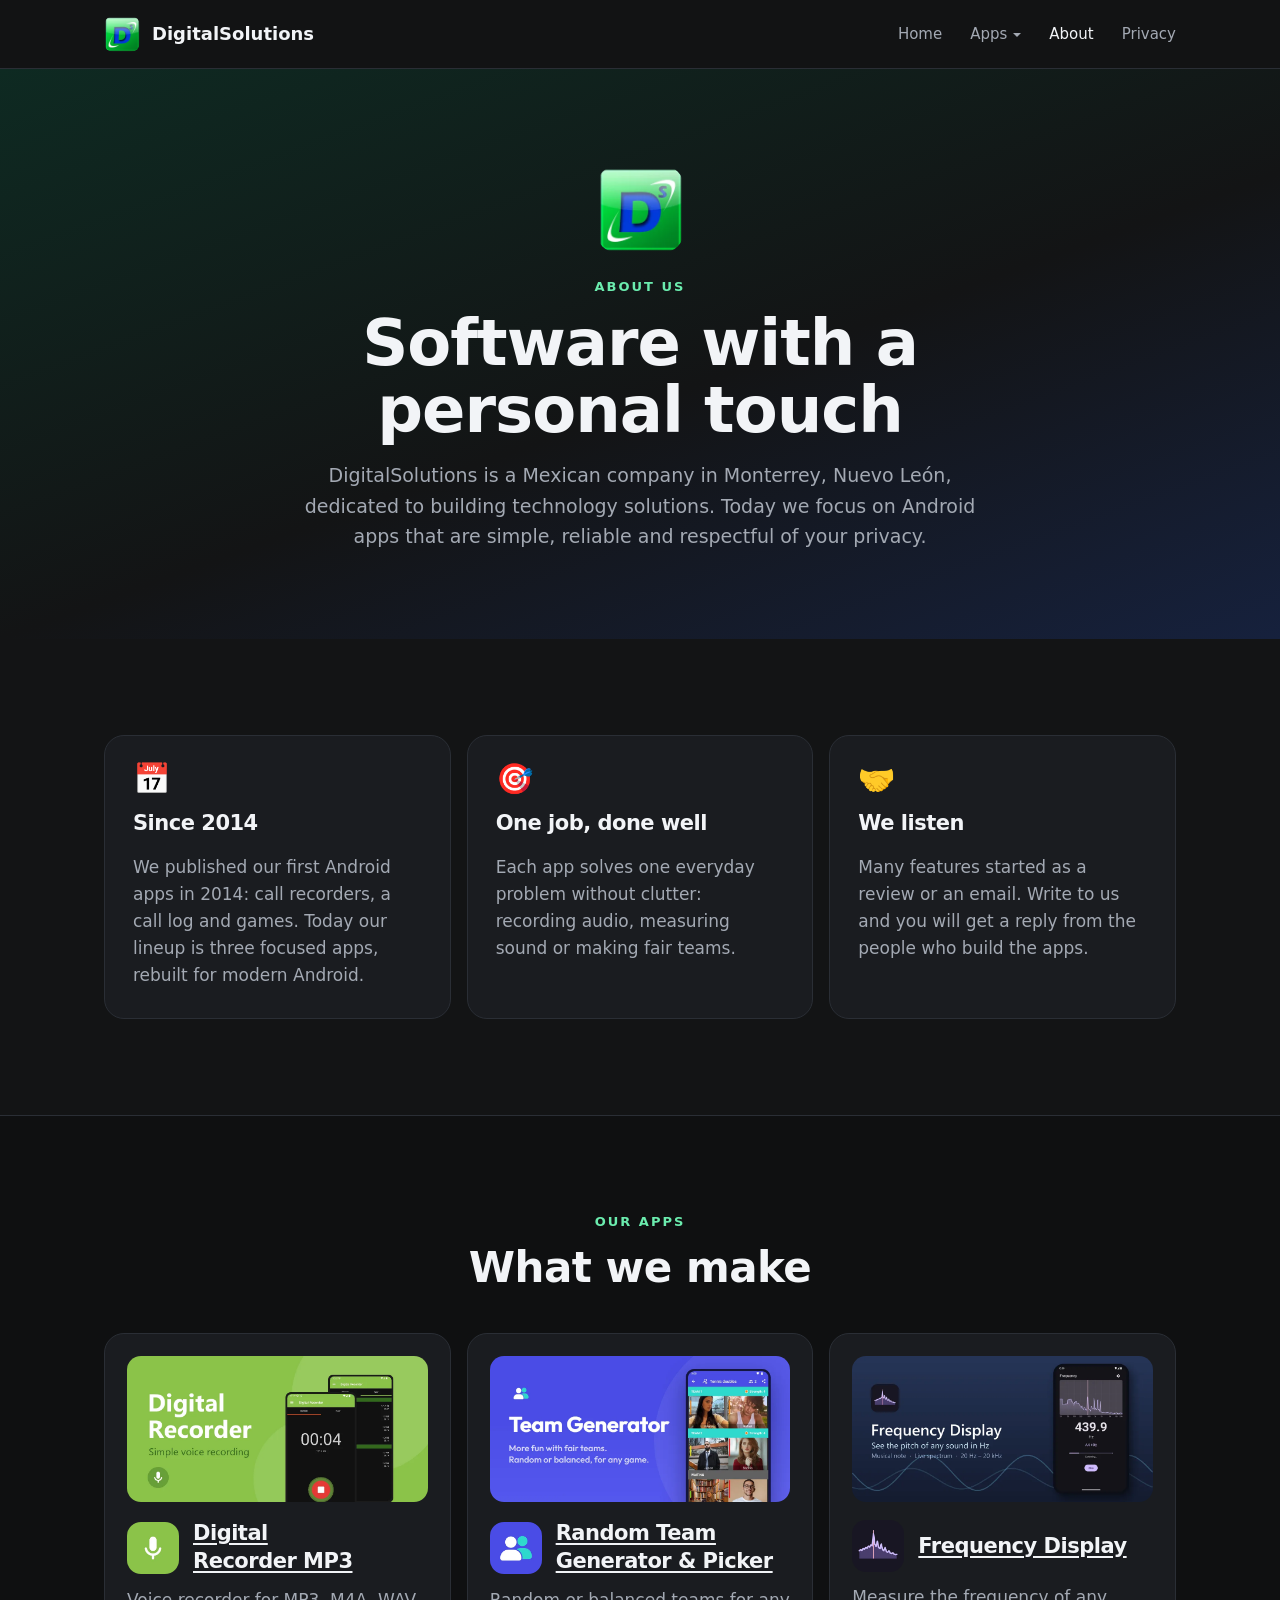
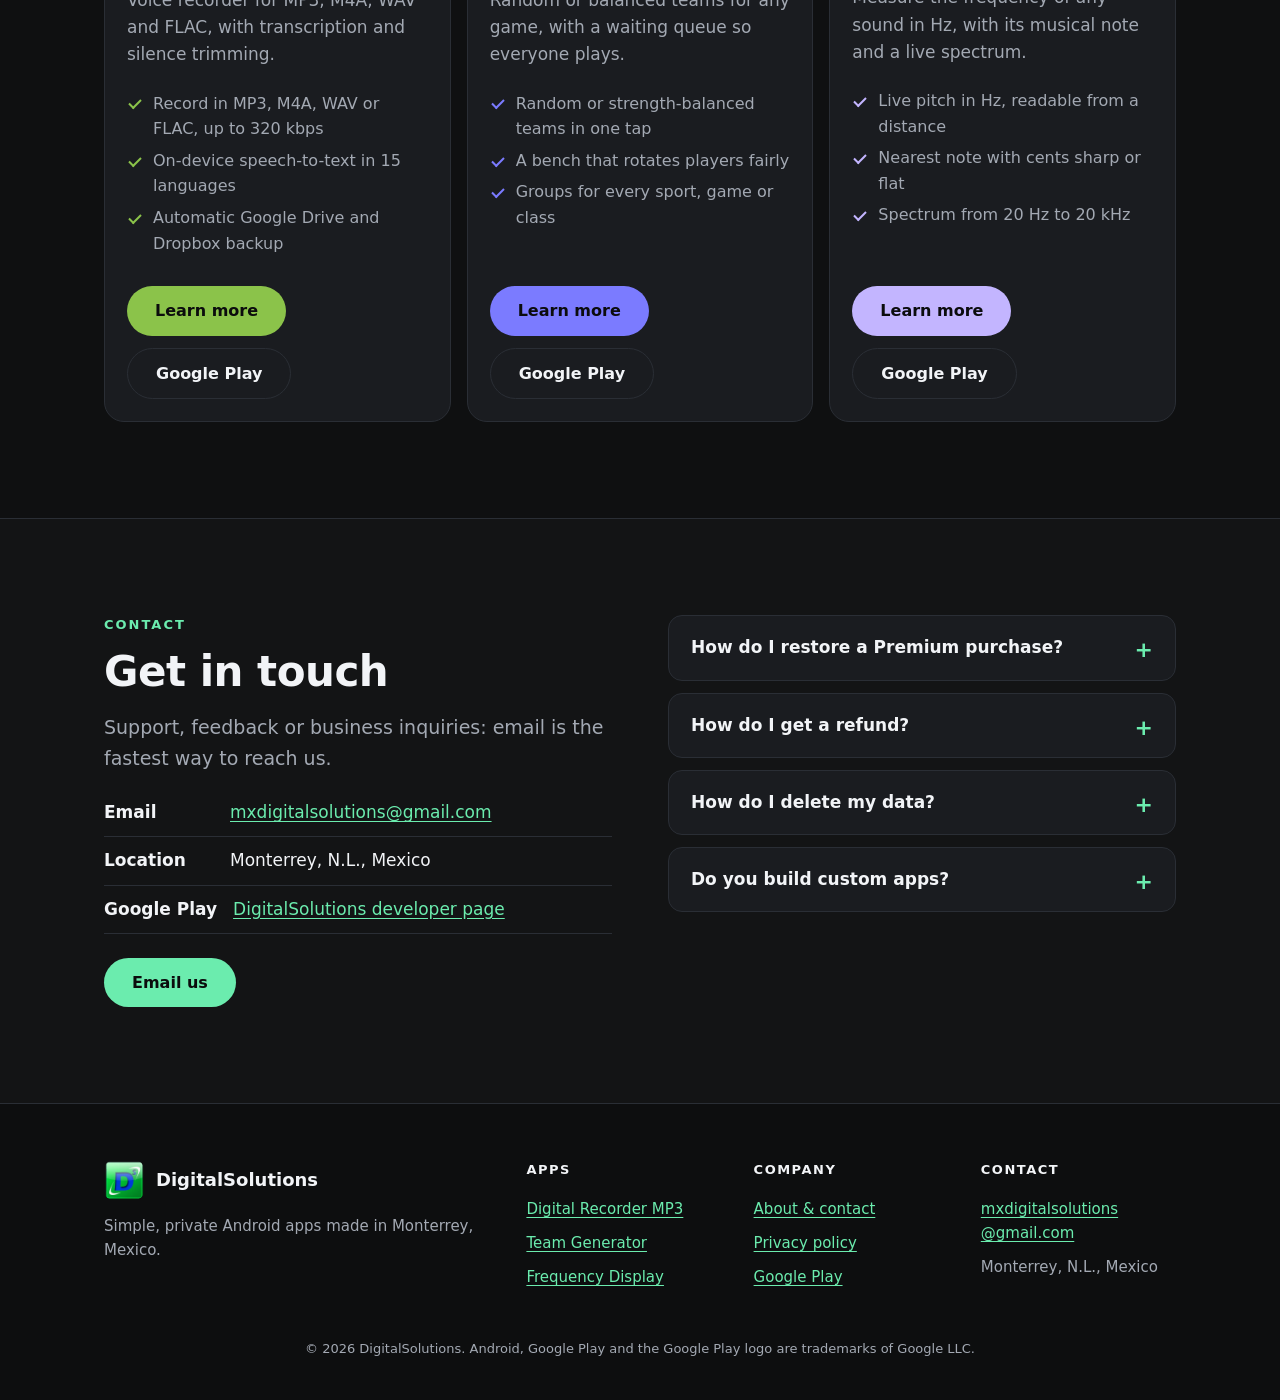
==== about/index.html @ 5008fe77 "Add about page" ====
<!doctype html>
<html lang="en">
<head>
<meta charset="utf-8">
<meta name="viewport" content="width=device-width, initial-scale=1">
<title>About &amp; contact · DigitalSolutions</title>
<meta name="description" content="DigitalSolutions is a software company in Monterrey, Mexico, making simple and private Android apps since 2014. Contact us by email.">
<link rel="canonical" href="https://digitalsolutionsmx.github.io/about/">
<meta property="og:type" content="website">
<meta property="og:site_name" content="DigitalSolutions">
<meta property="og:title" content="About &amp; contact">
<meta property="og:description" content="DigitalSolutions is a software company in Monterrey, Mexico, making simple and private Android apps since 2014. Contact us by email.">
<meta property="og:url" content="https://digitalsolutionsmx.github.io/about/">
<meta property="og:image" content="https://digitalsolutionsmx.github.io/assets/img/digitalsolutions-logo.webp">
<meta name="twitter:card" content="summary_large_image">
<meta name="theme-color" content="#131415">
<link rel="icon" type="image/png" href="/favicon.png">
<link rel="apple-touch-icon" href="/apple-touch-icon.png">
<link rel="stylesheet" href="/assets/site.css">
</head>
<body>
<a class="skip" href="#main">Skip to content</a>
<header class="site-header"><div class="wrap bar">
  <a class="brand" href="/"><img src="/assets/img/digitalsolutions-logo.webp" alt="" width="36" height="36"><span>DigitalSolutions</span></a>
  <nav class="nav" aria-label="Main"><a href="/">Home</a><div class="dd"><a href="/apps/">Apps</a><div class="dd-menu"><a href="/apps/digital-recorder-mp3/">Digital Recorder MP3</a><a href="/apps/team-generator/">Team Generator</a><a href="/apps/frequency-display/">Frequency Display</a></div></div><a href="/about/" aria-current="page">About</a><a href="/privacy-policy/">Privacy</a></nav>
  <details class="mnav"><summary aria-label="Open menu"><span></span><span></span><span></span></summary><nav class="mnav-panel" aria-label="Mobile"><a href="/">Home</a><a href="/apps/">Apps</a><a href="/apps/digital-recorder-mp3/" class="sub">Digital Recorder MP3</a><a href="/apps/team-generator/" class="sub">Team Generator</a><a href="/apps/frequency-display/" class="sub">Frequency Display</a><a href="/about/">About</a><a href="/privacy-policy/">Privacy</a></nav></details>
</div></header>
<main id="main">
<section class="hero hero-home small"><div class="wrap center"><img src="/assets/img/digitalsolutions-logo.webp" alt="DigitalSolutions logo" width="88" height="88" class="icon icon-lg"><p class="eyebrow">About us</p><h1>Software with a personal touch</h1><p class="lead">DigitalSolutions is a Mexican company in Monterrey, Nuevo León, dedicated to building technology solutions. Today we focus on Android apps that are simple, reliable and respectful of your privacy.</p></div></section>
<section class="section"><div class="wrap"><div class="grid g3"><div class="card"><p class="emoji" aria-hidden="true">📅</p><h3>Since 2014</h3><p>We published our first Android apps in 2014: call recorders, a call log and games. Today our lineup is three focused apps, rebuilt for modern Android.</p></div><div class="card"><p class="emoji" aria-hidden="true">🎯</p><h3>One job, done well</h3><p>Each app solves one everyday problem without clutter: recording audio, measuring sound or making fair teams.</p></div><div class="card"><p class="emoji" aria-hidden="true">🤝</p><h3>We listen</h3><p>Many features started as a review or an email. Write to us and you will get a reply from the people who build the apps.</p></div></div></div></section>
<section class="section alt"><div class="wrap"><header class="section-head"><p class="eyebrow">Our apps</p><h2>What we make</h2></header><div class="grid g3"><article class="card app-card" style="--accent:#8bc34a;--glow:#1c2c12">
  <a href="/apps/digital-recorder-mp3/" class="feature-link"><img src="/assets/img/digital-recorder-feature.webp" alt="Digital Recorder on Google Play" width="1024" height="500" class="feature" loading="lazy"></a>
  <div class="app-title"><img src="/assets/img/digital-recorder-icon.webp" alt="Digital Recorder icon" width="52" height="52" class="icon"><h3><a href="/apps/digital-recorder-mp3/">Digital Recorder MP3</a></h3></div>
  <p>Voice recorder for MP3, M4A, WAV and FLAC, with transcription and silence trimming.</p><ul class="ticks"><li>Record in MP3, M4A, WAV or FLAC, up to 320 kbps</li><li>On-device speech-to-text in 15 languages</li><li>Automatic Google Drive and Dropbox backup</li></ul>
  <div class="actions"><a class="btn btn-solid" href="/apps/digital-recorder-mp3/">Learn more</a><a class="btn btn-ghost" href="https://play.google.com/store/apps/details?id=com.digitalsolutions.digitalrecorder" target="_blank" rel="noopener">Google Play</a></div>
</article><article class="card app-card" style="--accent:#7b7bff;--glow:#1d1f4a">
  <a href="/apps/team-generator/" class="feature-link"><img src="/assets/img/team-generator-feature.webp" alt="Team Generator on Google Play" width="1024" height="500" class="feature" loading="lazy"></a>
  <div class="app-title"><img src="/assets/img/team-generator-icon.webp" alt="Team Generator icon" width="52" height="52" class="icon"><h3><a href="/apps/team-generator/">Random Team Generator &amp; Picker</a></h3></div>
  <p>Random or balanced teams for any game, with a waiting queue so everyone plays.</p><ul class="ticks"><li>Random or strength-balanced teams in one tap</li><li>A bench that rotates players fairly</li><li>Groups for every sport, game or class</li></ul>
  <div class="actions"><a class="btn btn-solid" href="/apps/team-generator/">Learn more</a><a class="btn btn-ghost" href="https://play.google.com/store/apps/details?id=com.digitalsolutions.teamgenerator" target="_blank" rel="noopener">Google Play</a></div>
</article><article class="card app-card" style="--accent:#c3b5ff;--glow:#1e2645">
  <a href="/apps/frequency-display/" class="feature-link"><img src="/assets/img/frequency-display-feature.webp" alt="Frequency Display on Google Play" width="1024" height="500" class="feature" loading="lazy"></a>
  <div class="app-title"><img src="/assets/img/frequency-display-icon.webp" alt="Frequency Display icon" width="52" height="52" class="icon"><h3><a href="/apps/frequency-display/">Frequency Display</a></h3></div>
  <p>Measure the frequency of any sound in Hz, with its musical note and a live spectrum.</p><ul class="ticks"><li>Live pitch in Hz, readable from a distance</li><li>Nearest note with cents sharp or flat</li><li>Spectrum from 20 Hz to 20 kHz</li></ul>
  <div class="actions"><a class="btn btn-solid" href="/apps/frequency-display/">Learn more</a><a class="btn btn-ghost" href="https://play.google.com/store/apps/details?id=com.digitalsolutions.frequency" target="_blank" rel="noopener">Google Play</a></div>
</article></div></div></section>
<section class="section"><div class="wrap"><div class="two-col"><div id="contact"><p class="eyebrow">Contact</p><h2>Get in touch</h2><p class="lead">Support, feedback or business inquiries: email is the fastest way to reach us.</p>
      <ul class="contact"><li><strong>Email</strong><a href="mailto:mxdigitalsolutions@gmail.com">mxdigitalsolutions@gmail.com</a></li><li><strong>Location</strong>Monterrey, N.L., Mexico</li><li><strong>Google Play</strong><a href="https://play.google.com/store/apps/dev?id=5730093777054763174" target="_blank" rel="noopener">DigitalSolutions developer page</a></li></ul>
      <div class="actions"><a class="btn btn-solid" href="mailto:mxdigitalsolutions@gmail.com">Email us</a></div></div><div class="faq"><details><summary>How do I restore a Premium purchase?</summary><p>Install the app with the same Google account you used to buy it. Google Play restores Premium automatically. If it does not, open the app settings and tap Premium, or email us.</p></details><details><summary>How do I get a refund?</summary><p>Purchases are handled by Google Play. You can request a refund from your Google Play order history, or email us with your order number.</p></details><details><summary>How do I delete my data?</summary><p>Most data never leaves your device: uninstalling the app removes it. For the Team Generator trial account, see <a href="/privacy-policy/#delete-your-data">Delete your data</a> in our privacy policy.</p></details><details><summary>Do you build custom apps?</summary><p>Send us an email describing your project and we will let you know if we can help.</p></details></div></div></div></section>
</main>
<footer class="site-footer"><div class="wrap">
  <div class="foot-grid">
    <div><a class="brand" href="/"><img src="/assets/img/digitalsolutions-logo.webp" alt="" width="40" height="40" loading="lazy"><span>DigitalSolutions</span></a><p>Simple, private Android apps made in Monterrey, Mexico.</p></div>
    <div><p class="foot-head">Apps</p><a href="/apps/digital-recorder-mp3/">Digital Recorder MP3</a><a href="/apps/team-generator/">Team Generator</a><a href="/apps/frequency-display/">Frequency Display</a></div>
    <div><p class="foot-head">Company</p><a href="/about/">About &amp; contact</a><a href="/privacy-policy/">Privacy policy</a><a href="https://play.google.com/store/apps/dev?id=5730093777054763174" target="_blank" rel="noopener">Google Play</a></div>
    <div><p class="foot-head">Contact</p><a href="mailto:mxdigitalsolutions@gmail.com">mxdigitalsolutions<wbr>@gmail.com</a><p>Monterrey, N.L., Mexico</p></div>
  </div>
  <p class="legal">© 2026 DigitalSolutions. Android, Google Play and the Google Play logo are trademarks of Google LLC.</p>
</div></footer>
</body>
</html>
---- assets/site.css ----
/* DigitalSolutions site: dark theme, one stylesheet, no dependencies. */
:root {
  --bg: #131415;
  --bg-alt: #0f1011;
  --card: #1a1c20;
  --line: #2a2e35;
  --text: #f2f4f7;
  --muted: #a3a9b3;
  --mint: #6becae;
  --ink: #0b0c0d;
  --accent: var(--mint);
  --glow: #0e2a22;
  --wrap: 1120px;
  --radius: 20px;
  color-scheme: dark;
}

*, *::before, *::after { box-sizing: border-box; }
html { scroll-behavior: smooth; scroll-padding-top: 80px; -webkit-text-size-adjust: 100%; }
body {
  margin: 0;
  background: var(--bg);
  color: var(--text);
  font: 17px/1.6 system-ui, -apple-system, "Segoe UI", Roboto, "Helvetica Neue", Arial, sans-serif;
  -webkit-font-smoothing: antialiased;
}
img { max-width: 100%; height: auto; display: block; }
a { color: var(--accent); text-underline-offset: 3px; }
a:hover { text-decoration-thickness: 2px; }
h1, h2, h3 { line-height: 1.15; margin: 0 0 16px; letter-spacing: -0.5px; text-wrap: balance; }
h1 { font-size: clamp(38px, 6vw, 64px); font-weight: 800; letter-spacing: -1px; line-height: 1.05; }
h2 { font-size: clamp(28px, 4vw, 42px); font-weight: 800; }
h3 { font-size: 21px; font-weight: 700; line-height: 1.3; }
h2 a, h3 a { color: inherit; }
p { margin: 0 0 16px; }
:focus-visible { outline: 2px solid var(--accent); outline-offset: 3px; border-radius: 6px; }

.skip { position: absolute; left: -999px; top: 8px; background: var(--mint); color: var(--ink); padding: 8px 16px; border-radius: 8px; z-index: 100; }
.skip:focus { left: 16px; }

.wrap { max-width: var(--wrap); margin: 0 auto; padding: 0 24px; }
.wrap.narrow { max-width: 860px; }
.center { text-align: center; }
.center .icon-lg { margin-left: auto; margin-right: auto; }

/* Header */
.site-header { position: sticky; top: 0; z-index: 50; background: rgba(19, 20, 21, 0.92); backdrop-filter: blur(10px); border-bottom: 1px solid var(--line); }
.bar { display: flex; align-items: center; justify-content: space-between; height: 68px; }
.brand { display: inline-flex; align-items: center; gap: 12px; color: var(--text); text-decoration: none; font-weight: 700; font-size: 18px; }
.brand img { border-radius: 9px; }
.nav { display: flex; align-items: center; gap: 28px; font-size: 15px; font-weight: 500; }
.nav a { color: var(--muted); text-decoration: none; padding: 6px 0; }
.nav a:hover, .nav a[aria-current] { color: var(--text); }
.dd { position: relative; }
.dd > a::after { content: ""; display: inline-block; margin-left: 6px; border: 4px solid transparent; border-top-color: currentColor; transform: translateY(2px); }
.dd-menu { position: absolute; top: 100%; left: -16px; min-width: 220px; padding: 8px; background: var(--card); border: 1px solid var(--line); border-radius: 14px; box-shadow: 0 18px 40px rgba(0, 0, 0, 0.45); opacity: 0; visibility: hidden; transform: translateY(6px); transition: 0.15s; }
.dd:hover .dd-menu, .dd:focus-within .dd-menu { opacity: 1; visibility: visible; transform: none; }
.dd-menu a { display: block; padding: 9px 12px; border-radius: 8px; color: var(--text); }
.dd-menu a:hover { background: var(--line); }

.mnav { display: none; }
.mnav summary { list-style: none; cursor: pointer; width: 44px; height: 44px; display: grid; place-content: center; gap: 5px; }
.mnav summary::-webkit-details-marker { display: none; }
.mnav summary span { display: block; width: 22px; height: 2px; background: var(--text); border-radius: 2px; transition: 0.2s; }
.mnav[open] summary span:nth-child(1) { transform: translateY(7px) rotate(45deg); }
.mnav[open] summary span:nth-child(2) { opacity: 0; }
.mnav[open] summary span:nth-child(3) { transform: translateY(-7px) rotate(-45deg); }
.mnav-panel { position: absolute; left: 0; right: 0; top: 68px; background: var(--bg); border-bottom: 1px solid var(--line); padding: 8px 24px 20px; }
.mnav-panel a { display: block; padding: 12px 0; color: var(--text); text-decoration: none; font-size: 18px; border-bottom: 1px solid var(--line); }
.mnav-panel a.sub { padding-left: 18px; color: var(--muted); font-size: 16px; }

/* Sections */
.section { padding: 96px 0; }
.section.tight { padding: 56px 0; }
.section.alt { background: var(--bg-alt); border-top: 1px solid var(--line); border-bottom: 1px solid var(--line); }
.section + .section.alt, .section.alt + .section { border-top-color: var(--line); }
.section-head { text-align: center; max-width: 720px; margin: 0 auto 40px; }
.eyebrow { color: var(--accent); font-size: 13px; font-weight: 700; letter-spacing: 2px; text-transform: uppercase; margin-bottom: 12px; }
.lead { color: var(--muted); font-size: 19px; line-height: 1.6; }
.note { color: var(--muted); font-size: 14px; margin-top: 18px; }

.hero { padding: 104px 0; background: linear-gradient(160deg, var(--glow) 0%, var(--bg) 60%); }
.hero-home { --glow: #0e2a22; background: linear-gradient(160deg, #0e2a22 0%, var(--bg) 55%, #16213d 100%); padding: 120px 0; }
.hero-home.small { padding: 96px 0 72px; }
.hero-home .lead { max-width: 720px; margin-left: auto; margin-right: auto; }
.hero-grid { display: grid; grid-template-columns: 1.4fr 1fr; gap: 48px; align-items: center; }
.hero-shot .phone { width: 300px; margin: 0 auto; border-radius: 28px; box-shadow: 0 30px 80px rgba(0, 0, 0, 0.55); }
.icon { border-radius: 14px; flex: none; }
.icon-lg { border-radius: 22px; margin-bottom: 24px; }

/* Buttons */
.actions { display: flex; flex-wrap: wrap; gap: 12px; margin-top: 24px; }
.actions.center { justify-content: center; }
.btn { display: inline-flex; align-items: center; justify-content: center; min-height: 48px; padding: 12px 28px; border-radius: 999px; font-weight: 700; font-size: 16px; text-decoration: none; transition: transform 0.15s, background 0.15s, border-color 0.15s; }
.btn:hover { transform: translateY(-1px); text-decoration: none; }
.btn-solid { background: var(--accent); color: var(--ink); }
.btn-solid:hover { filter: brightness(1.08); }
.btn-ghost { color: var(--text); border: 1px solid var(--line); font-weight: 600; }
.btn-ghost:hover { border-color: var(--muted); }

/* Cards and grids */
.grid { display: grid; gap: 16px; }
.g2 { grid-template-columns: repeat(2, 1fr); }
.g3 { grid-template-columns: repeat(3, 1fr); }
.g4 { grid-template-columns: repeat(4, 1fr); }
.card { background: var(--card); border: 1px solid var(--line); border-radius: var(--radius); padding: 28px; }
.card p:last-child, .card ul:last-child { margin-bottom: 0; }
.card > p:not(.emoji):not(.big) { color: var(--muted); }
.card.glow { background: linear-gradient(135deg, #0e2a22 0%, var(--card) 100%); padding: 36px; border-radius: 24px; }
.emoji { font-size: 30px; line-height: 1; margin-bottom: 16px; }
.accent { color: var(--accent); }
.stat { text-align: center; padding: 24px; }
.stat .big { color: var(--accent); font-size: 40px; font-weight: 800; line-height: 1.1; margin-bottom: 8px; }
.stat p:not(.big) { font-size: 15px; }
.hero-home ~ .section .stat:nth-child(2) .big { color: #7ea8ff; }
.hero-home ~ .section .stat:nth-child(3) .big { color: #c3b5ff; }
.hero-home ~ .section .stat:nth-child(4) .big { color: #8bc34a; }

.ticks { list-style: none; padding: 0; margin: 0 0 16px; color: var(--muted); font-size: 16px; }
.ticks li { position: relative; padding-left: 26px; margin: 6px 0; }
.ticks li::before { content: ""; position: absolute; left: 2px; top: 0.55em; width: 12px; height: 7px; border-left: 2px solid var(--accent); border-bottom: 2px solid var(--accent); transform: rotate(-45deg); }

.app-card { display: flex; flex-direction: column; padding: 22px; }
.app-card .feature { border-radius: 14px; margin-bottom: 18px; aspect-ratio: 1024 / 500; object-fit: cover; }
.app-title { display: flex; align-items: center; gap: 14px; margin-bottom: 12px; }
.app-title h3 { margin: 0; }
.app-card .actions { margin-top: auto; padding-top: 8px; }

.two-col { display: grid; grid-template-columns: 1fr 1fr; gap: 56px; align-items: center; }
.two-col.flip > :first-child { order: 2; }
.two-col .feature { border-radius: var(--radius); }
.two-col .icon { margin-bottom: 20px; }
.two-col:has(.faq) { align-items: start; }

/* Screenshots */
.shots { display: grid; grid-auto-flow: column; grid-auto-columns: minmax(180px, 1fr); gap: 16px; overflow-x: auto; scroll-snap-type: x mandatory; padding-bottom: 12px; }
.shots figure { margin: 0; scroll-snap-align: start; }
.shots img { border-radius: 18px; border: 1px solid var(--line); }
.shots figcaption { color: var(--muted); font-size: 14px; text-align: center; margin-top: 10px; }

/* FAQ */
.faq { display: grid; gap: 12px; }
.faq details { background: var(--card); border: 1px solid var(--line); border-radius: 14px; padding: 18px 22px; }
.faq summary { cursor: pointer; font-weight: 600; list-style: none; position: relative; padding-right: 28px; }
.faq summary::-webkit-details-marker { display: none; }
.faq summary::after { content: "+"; position: absolute; right: 0; top: -2px; font-size: 22px; color: var(--accent); transition: transform 0.2s; }
.faq details[open] summary::after { transform: rotate(45deg); }
.faq details p { color: var(--muted); margin: 12px 0 0; }

/* Tables */
.table-wrap { overflow-x: auto; background: var(--card); border: 1px solid var(--line); border-radius: var(--radius); }
table { width: 100%; border-collapse: collapse; font-size: 15px; min-width: 560px; }
th, td { padding: 14px 18px; text-align: left; border-bottom: 1px solid var(--line); vertical-align: top; }
tbody tr:last-child > * { border-bottom: 0; }
thead th { color: var(--text); font-size: 14px; letter-spacing: 0.3px; background: rgba(255, 255, 255, 0.03); }
tbody th { font-weight: 600; color: var(--text); }
td { color: var(--muted); }

/* CTA */
.cta { text-align: center; padding: 48px; border-radius: 28px; background: linear-gradient(135deg, var(--glow) 0%, var(--card) 100%); }
.cta .icon { margin: 0 auto 20px; border-radius: 18px; }
.cta h2 { font-size: clamp(26px, 4vw, 38px); }

/* About contact list */
.contact { list-style: none; padding: 0; margin: 0 0 8px; font-size: 17px; }
.contact li { padding: 10px 0; border-bottom: 1px solid var(--line); display: flex; gap: 16px; flex-wrap: wrap; }
.contact strong { min-width: 110px; }

/* Privacy policy */
.prose { font-size: 17px; color: #d6dae1; overflow-wrap: anywhere; }
.prose h2 { font-size: 28px; margin-top: 48px; padding-top: 8px; }
.prose h3 { font-size: 24px; margin-top: 40px; color: var(--mint); }
.prose ul { padding-left: 22px; }
.prose li { margin: 6px 0; }
.prose strong { color: var(--text); }
.prose > p:first-child { color: var(--muted); }

/* Footer */
.site-footer { background: #0d0e0f; border-top: 1px solid var(--line); padding: 56px 0 40px; font-size: 15px; }
.foot-grid { display: grid; grid-template-columns: 2fr 1fr 1fr 1fr; gap: 32px; }
.foot-grid a:not(.brand) { display: block; margin: 0 0 10px; color: var(--mint); }
.foot-grid p { color: var(--muted); }
.foot-grid .brand { margin-bottom: 14px; }
.foot-head { color: var(--text) !important; font-size: 13px; font-weight: 700; letter-spacing: 1.5px; text-transform: uppercase; }
.legal { color: var(--muted); font-size: 13px; text-align: center; margin: 40px 0 0; }

/* Responsive */
@media (max-width: 960px) {
  .g4 { grid-template-columns: repeat(2, 1fr); }
  .g3 { grid-template-columns: repeat(2, 1fr); }
  .foot-grid { grid-template-columns: 1fr 1fr; }
}
@media (max-width: 760px) {
  .nav { display: none; }
  .mnav { display: block; }
  .section { padding: 64px 0; }
  .hero, .hero-home { padding: 64px 0; }
  .hero-grid, .two-col { grid-template-columns: 1fr; gap: 36px; }
  .two-col.flip > :first-child { order: 0; }
  .hero-shot .phone { width: 240px; }
  .g2, .g3 { grid-template-columns: 1fr; }
  .lead { font-size: 18px; }
  .cta { padding: 32px 20px; }
  .shots { grid-auto-columns: 62%; }
}
@media (max-width: 420px) {
  .g4 { grid-template-columns: 1fr 1fr; }
  .stat .big { font-size: 32px; }
  .foot-grid { grid-template-columns: 1fr; }
}
@media (prefers-reduced-motion: reduce) {
  html { scroll-behavior: auto; }
  * { transition: none !important; }
}
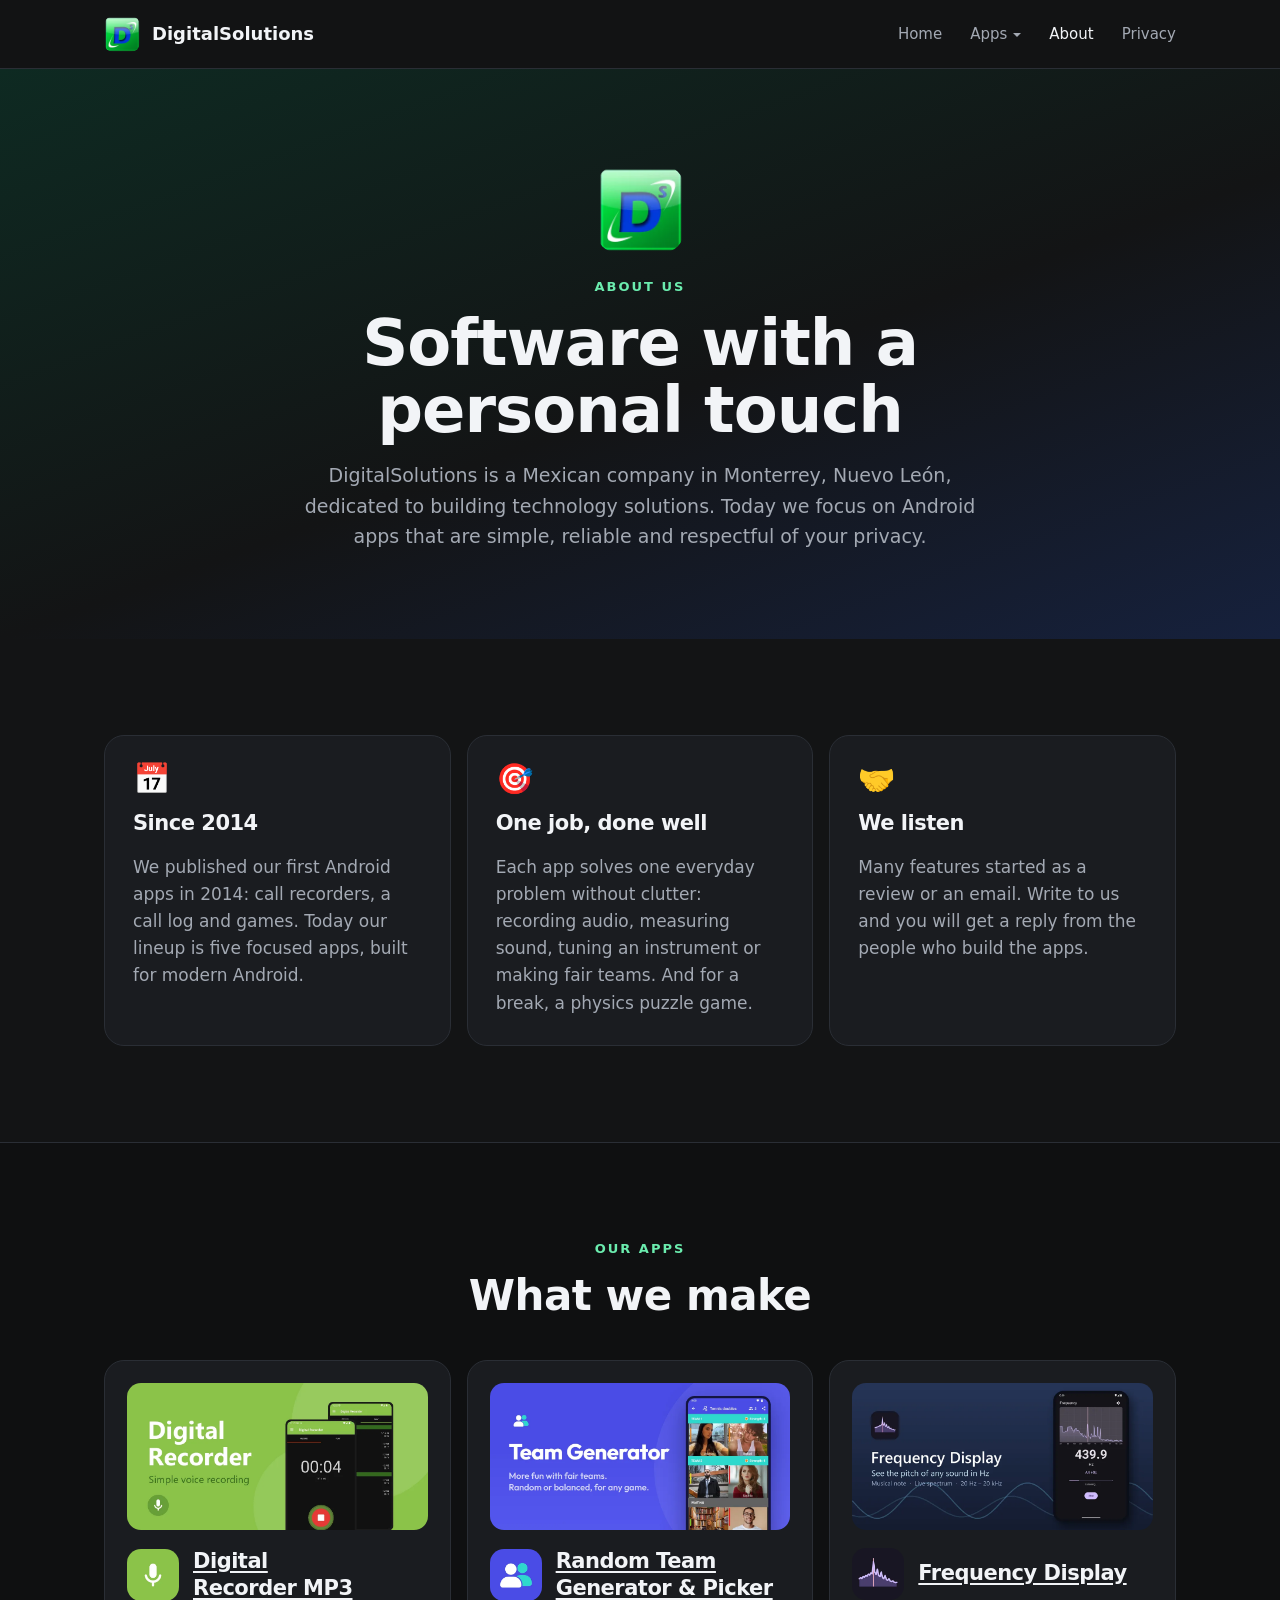
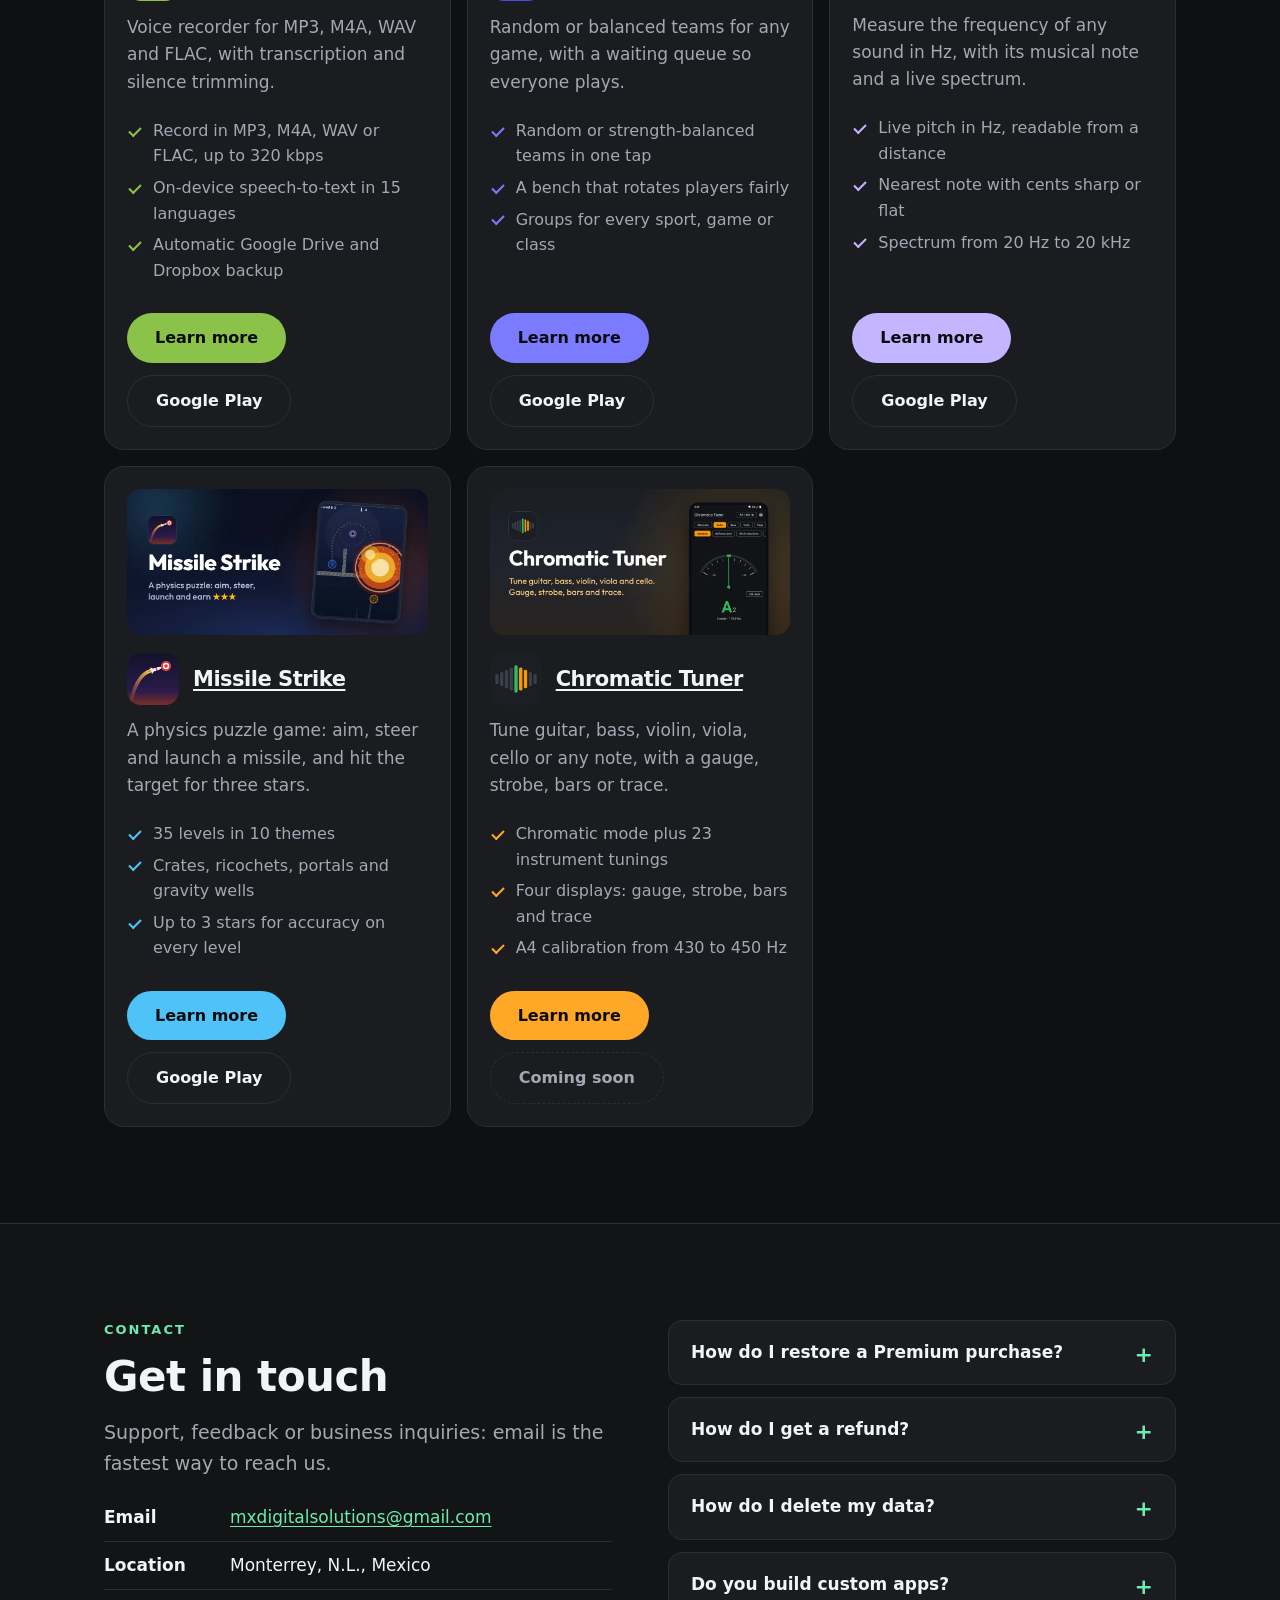
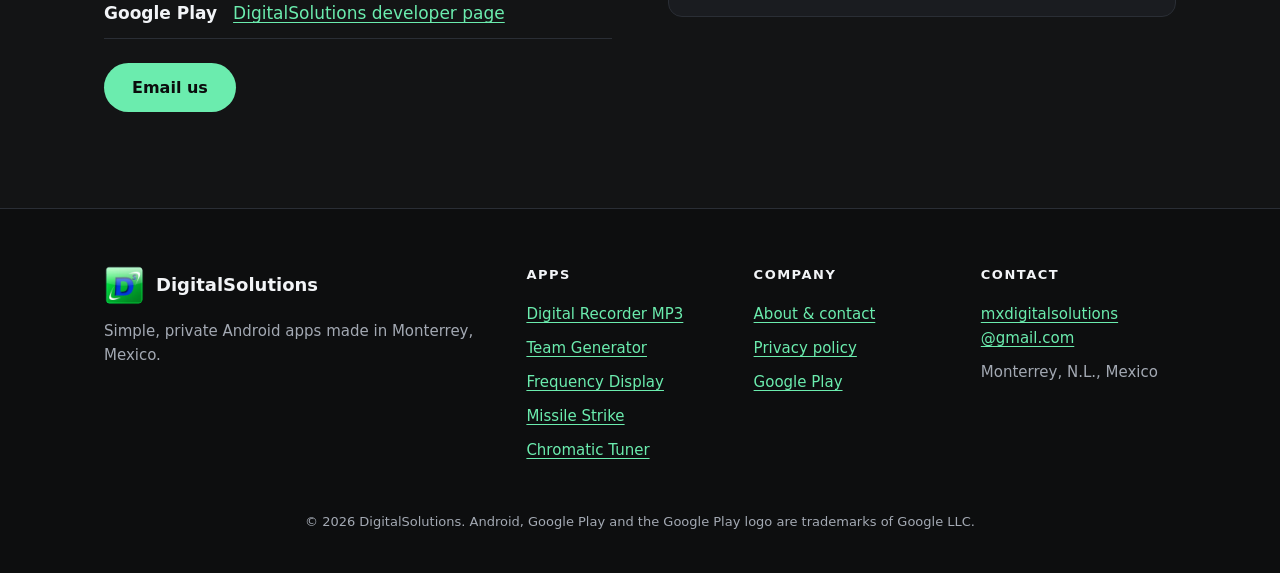
==== commit 216f52e2: "About page: add the new apps" ====
--- a/about/index.html
+++ b/about/index.html
@@ -22,12 +22,12 @@
 <a class="skip" href="#main">Skip to content</a>
 <header class="site-header"><div class="wrap bar">
   <a class="brand" href="/"><img src="/assets/img/digitalsolutions-logo.webp" alt="" width="36" height="36"><span>DigitalSolutions</span></a>
-  <nav class="nav" aria-label="Main"><a href="/">Home</a><div class="dd"><a href="/apps/">Apps</a><div class="dd-menu"><a href="/apps/digital-recorder-mp3/">Digital Recorder MP3</a><a href="/apps/team-generator/">Team Generator</a><a href="/apps/frequency-display/">Frequency Display</a></div></div><a href="/about/" aria-current="page">About</a><a href="/privacy-policy/">Privacy</a></nav>
-  <details class="mnav"><summary aria-label="Open menu"><span></span><span></span><span></span></summary><nav class="mnav-panel" aria-label="Mobile"><a href="/">Home</a><a href="/apps/">Apps</a><a href="/apps/digital-recorder-mp3/" class="sub">Digital Recorder MP3</a><a href="/apps/team-generator/" class="sub">Team Generator</a><a href="/apps/frequency-display/" class="sub">Frequency Display</a><a href="/about/">About</a><a href="/privacy-policy/">Privacy</a></nav></details>
+  <nav class="nav" aria-label="Main"><a href="/">Home</a><div class="dd"><a href="/apps/">Apps</a><div class="dd-menu"><a href="/apps/digital-recorder-mp3/">Digital Recorder MP3</a><a href="/apps/team-generator/">Team Generator</a><a href="/apps/frequency-display/">Frequency Display</a><a href="/apps/missile-strike/">Missile Strike</a><a href="/apps/chromatic-tuner/">Chromatic Tuner</a></div></div><a href="/about/" aria-current="page">About</a><a href="/privacy-policy/">Privacy</a></nav>
+  <details class="mnav"><summary aria-label="Open menu"><span></span><span></span><span></span></summary><nav class="mnav-panel" aria-label="Mobile"><a href="/">Home</a><a href="/apps/">Apps</a><a href="/apps/digital-recorder-mp3/" class="sub">Digital Recorder MP3</a><a href="/apps/team-generator/" class="sub">Team Generator</a><a href="/apps/frequency-display/" class="sub">Frequency Display</a><a href="/apps/missile-strike/" class="sub">Missile Strike</a><a href="/apps/chromatic-tuner/" class="sub">Chromatic Tuner</a><a href="/about/">About</a><a href="/privacy-policy/">Privacy</a></nav></details>
 </div></header>
 <main id="main">
 <section class="hero hero-home small"><div class="wrap center"><img src="/assets/img/digitalsolutions-logo.webp" alt="DigitalSolutions logo" width="88" height="88" class="icon icon-lg"><p class="eyebrow">About us</p><h1>Software with a personal touch</h1><p class="lead">DigitalSolutions is a Mexican company in Monterrey, Nuevo León, dedicated to building technology solutions. Today we focus on Android apps that are simple, reliable and respectful of your privacy.</p></div></section>
-<section class="section"><div class="wrap"><div class="grid g3"><div class="card"><p class="emoji" aria-hidden="true">📅</p><h3>Since 2014</h3><p>We published our first Android apps in 2014: call recorders, a call log and games. Today our lineup is three focused apps, rebuilt for modern Android.</p></div><div class="card"><p class="emoji" aria-hidden="true">🎯</p><h3>One job, done well</h3><p>Each app solves one everyday problem without clutter: recording audio, measuring sound or making fair teams.</p></div><div class="card"><p class="emoji" aria-hidden="true">🤝</p><h3>We listen</h3><p>Many features started as a review or an email. Write to us and you will get a reply from the people who build the apps.</p></div></div></div></section>
+<section class="section"><div class="wrap"><div class="grid g3"><div class="card"><p class="emoji" aria-hidden="true">📅</p><h3>Since 2014</h3><p>We published our first Android apps in 2014: call recorders, a call log and games. Today our lineup is five focused apps, built for modern Android.</p></div><div class="card"><p class="emoji" aria-hidden="true">🎯</p><h3>One job, done well</h3><p>Each app solves one everyday problem without clutter: recording audio, measuring sound, tuning an instrument or making fair teams. And for a break, a physics puzzle game.</p></div><div class="card"><p class="emoji" aria-hidden="true">🤝</p><h3>We listen</h3><p>Many features started as a review or an email. Write to us and you will get a reply from the people who build the apps.</p></div></div></div></section>
 <section class="section alt"><div class="wrap"><header class="section-head"><p class="eyebrow">Our apps</p><h2>What we make</h2></header><div class="grid g3"><article class="card app-card" style="--accent:#8bc34a;--glow:#1c2c12">
   <a href="/apps/digital-recorder-mp3/" class="feature-link"><img src="/assets/img/digital-recorder-feature.webp" alt="Digital Recorder on Google Play" width="1024" height="500" class="feature" loading="lazy"></a>
   <div class="app-title"><img src="/assets/img/digital-recorder-icon.webp" alt="Digital Recorder icon" width="52" height="52" class="icon"><h3><a href="/apps/digital-recorder-mp3/">Digital Recorder MP3</a></h3></div>
@@ -43,6 +43,16 @@
   <div class="app-title"><img src="/assets/img/frequency-display-icon.webp" alt="Frequency Display icon" width="52" height="52" class="icon"><h3><a href="/apps/frequency-display/">Frequency Display</a></h3></div>
   <p>Measure the frequency of any sound in Hz, with its musical note and a live spectrum.</p><ul class="ticks"><li>Live pitch in Hz, readable from a distance</li><li>Nearest note with cents sharp or flat</li><li>Spectrum from 20 Hz to 20 kHz</li></ul>
   <div class="actions"><a class="btn btn-solid" href="/apps/frequency-display/">Learn more</a><a class="btn btn-ghost" href="https://play.google.com/store/apps/details?id=com.digitalsolutions.frequency" target="_blank" rel="noopener">Google Play</a></div>
+</article><article class="card app-card" style="--accent:#4fc3f7;--glow:#10203a">
+  <a href="/apps/missile-strike/" class="feature-link"><img src="/assets/img/missile-strike-feature.webp" alt="Missile Strike on Google Play" width="1024" height="500" class="feature" loading="lazy"></a>
+  <div class="app-title"><img src="/assets/img/missile-strike-icon.webp" alt="Missile Strike icon" width="52" height="52" class="icon"><h3><a href="/apps/missile-strike/">Missile Strike</a></h3></div>
+  <p>A physics puzzle game: aim, steer and launch a missile, and hit the target for three stars.</p><ul class="ticks"><li>35 levels in 10 themes</li><li>Crates, ricochets, portals and gravity wells</li><li>Up to 3 stars for accuracy on every level</li></ul>
+  <div class="actions"><a class="btn btn-solid" href="/apps/missile-strike/">Learn more</a><a class="btn btn-ghost" href="https://play.google.com/store/apps/details?id=com.digitalsolutions.missile" target="_blank" rel="noopener">Google Play</a></div>
+</article><article class="card app-card" style="--accent:#ffa726;--glow:#2e2210">
+  <a href="/apps/chromatic-tuner/" class="feature-link"><img src="/assets/img/chromatic-tuner-feature.webp" alt="Chromatic Tuner on Google Play" width="1024" height="500" class="feature" loading="lazy"></a>
+  <div class="app-title"><img src="/assets/img/chromatic-tuner-icon.webp" alt="Chromatic Tuner icon" width="52" height="52" class="icon"><h3><a href="/apps/chromatic-tuner/">Chromatic Tuner</a></h3></div>
+  <p>Tune guitar, bass, violin, viola, cello or any note, with a gauge, strobe, bars or trace.</p><ul class="ticks"><li>Chromatic mode plus 23 instrument tunings</li><li>Four displays: gauge, strobe, bars and trace</li><li>A4 calibration from 430 to 450 Hz</li></ul>
+  <div class="actions"><a class="btn btn-solid" href="/apps/chromatic-tuner/">Learn more</a><span class="btn btn-ghost soon">Coming soon</span></div>
 </article></div></div></section>
 <section class="section"><div class="wrap"><div class="two-col"><div id="contact"><p class="eyebrow">Contact</p><h2>Get in touch</h2><p class="lead">Support, feedback or business inquiries: email is the fastest way to reach us.</p>
       <ul class="contact"><li><strong>Email</strong><a href="mailto:mxdigitalsolutions@gmail.com">mxdigitalsolutions@gmail.com</a></li><li><strong>Location</strong>Monterrey, N.L., Mexico</li><li><strong>Google Play</strong><a href="https://play.google.com/store/apps/dev?id=5730093777054763174" target="_blank" rel="noopener">DigitalSolutions developer page</a></li></ul>
@@ -51,7 +61,7 @@
 <footer class="site-footer"><div class="wrap">
   <div class="foot-grid">
     <div><a class="brand" href="/"><img src="/assets/img/digitalsolutions-logo.webp" alt="" width="40" height="40" loading="lazy"><span>DigitalSolutions</span></a><p>Simple, private Android apps made in Monterrey, Mexico.</p></div>
-    <div><p class="foot-head">Apps</p><a href="/apps/digital-recorder-mp3/">Digital Recorder MP3</a><a href="/apps/team-generator/">Team Generator</a><a href="/apps/frequency-display/">Frequency Display</a></div>
+    <div><p class="foot-head">Apps</p><a href="/apps/digital-recorder-mp3/">Digital Recorder MP3</a><a href="/apps/team-generator/">Team Generator</a><a href="/apps/frequency-display/">Frequency Display</a><a href="/apps/missile-strike/">Missile Strike</a><a href="/apps/chromatic-tuner/">Chromatic Tuner</a></div>
     <div><p class="foot-head">Company</p><a href="/about/">About &amp; contact</a><a href="/privacy-policy/">Privacy policy</a><a href="https://play.google.com/store/apps/dev?id=5730093777054763174" target="_blank" rel="noopener">Google Play</a></div>
     <div><p class="foot-head">Contact</p><a href="mailto:mxdigitalsolutions@gmail.com">mxdigitalsolutions<wbr>@gmail.com</a><p>Monterrey, N.L., Mexico</p></div>
   </div>
--- a/assets/site.css
+++ b/assets/site.css
@@ -97,6 +97,7 @@
 .btn-solid:hover { filter: brightness(1.08); }
 .btn-ghost { color: var(--text); border: 1px solid var(--line); font-weight: 600; }
 .btn-ghost:hover { border-color: var(--muted); }
+.btn.soon { color: var(--muted); cursor: default; transform: none; border-style: dashed; }
 
 /* Cards and grids */
 .grid { display: grid; gap: 16px; }
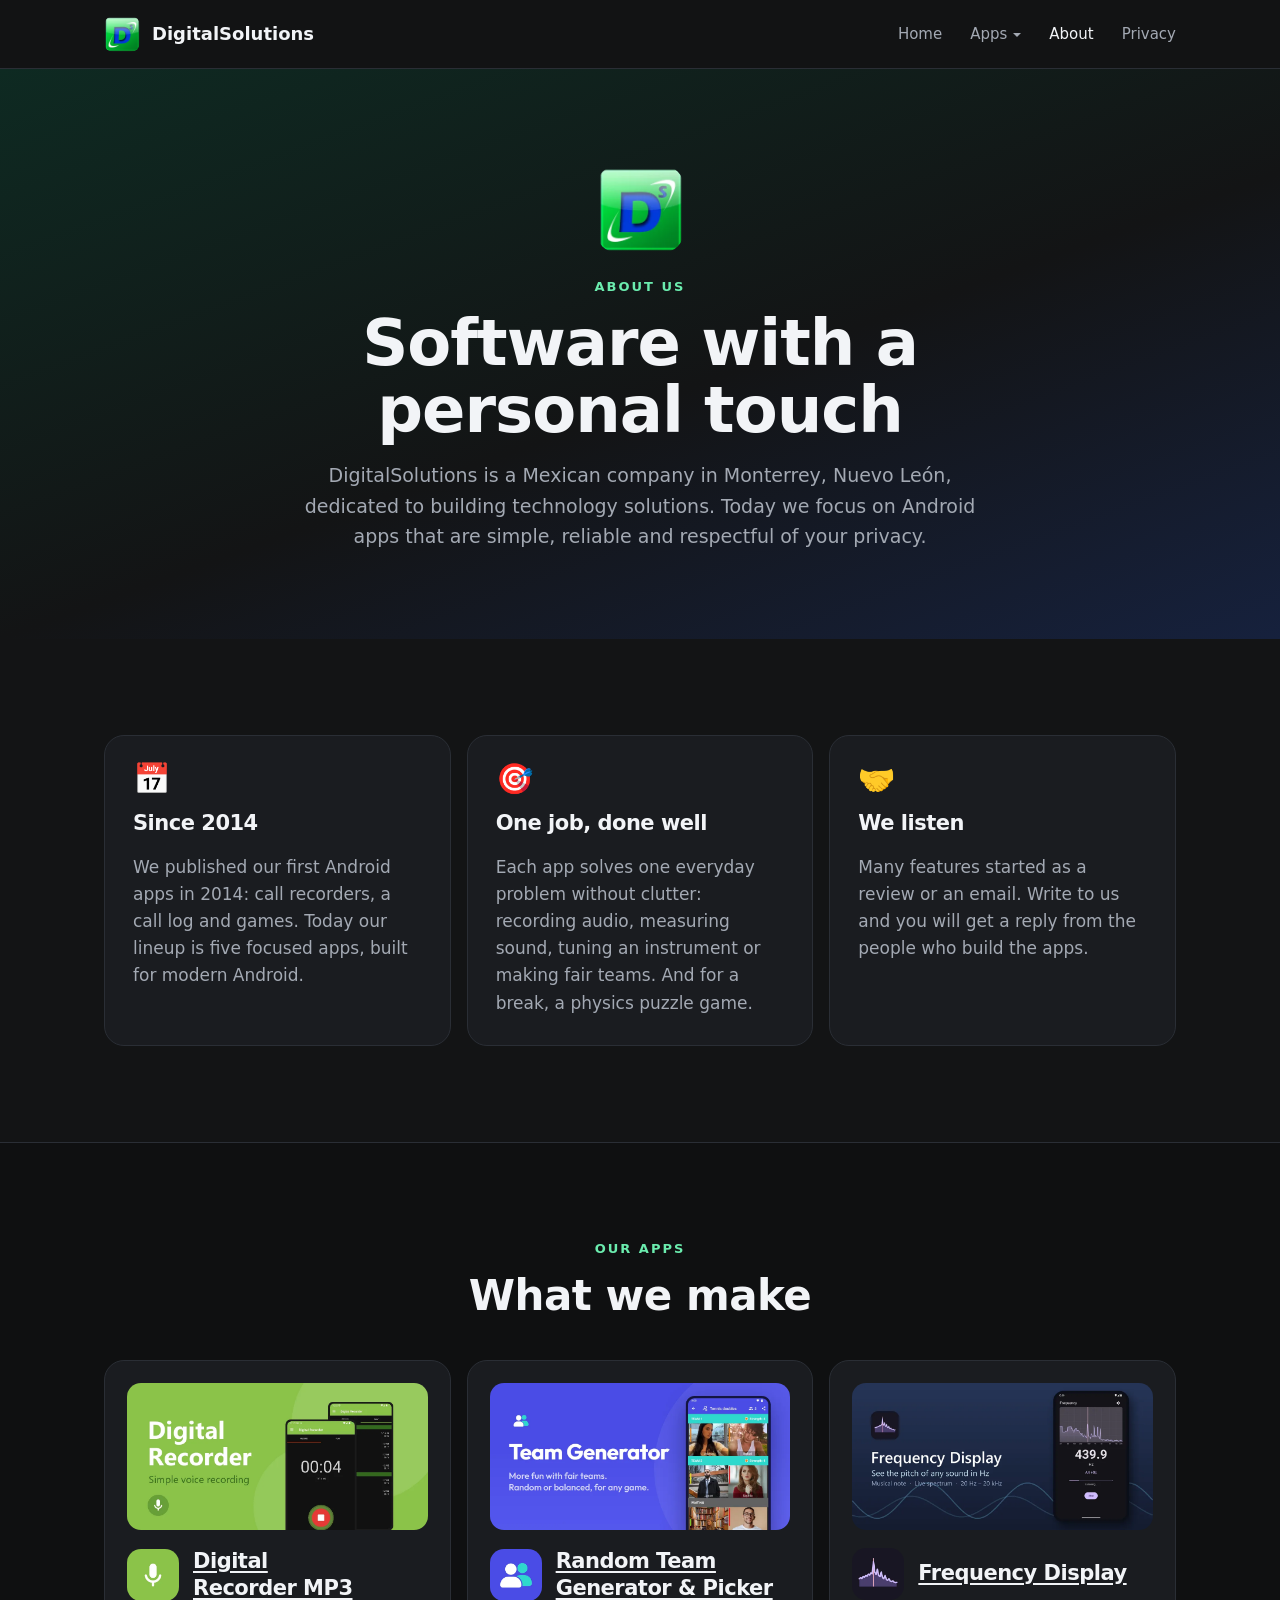
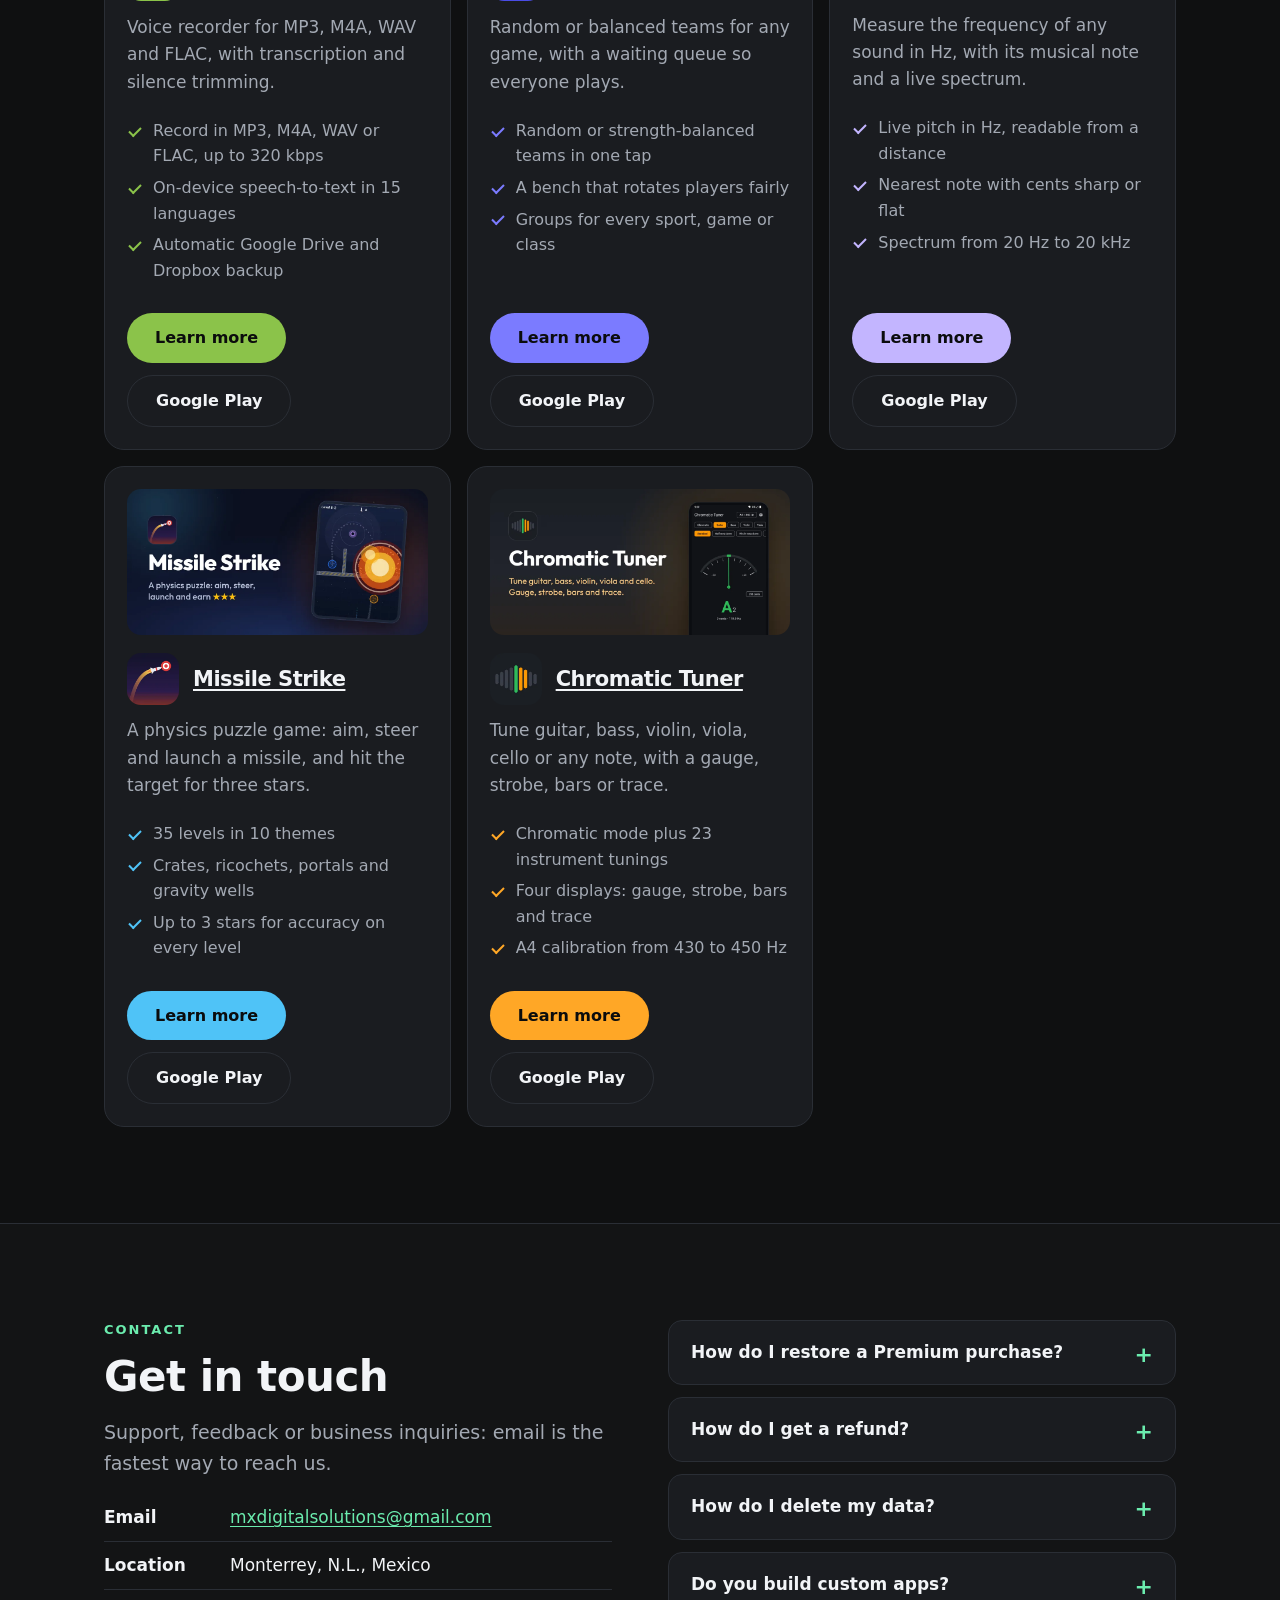
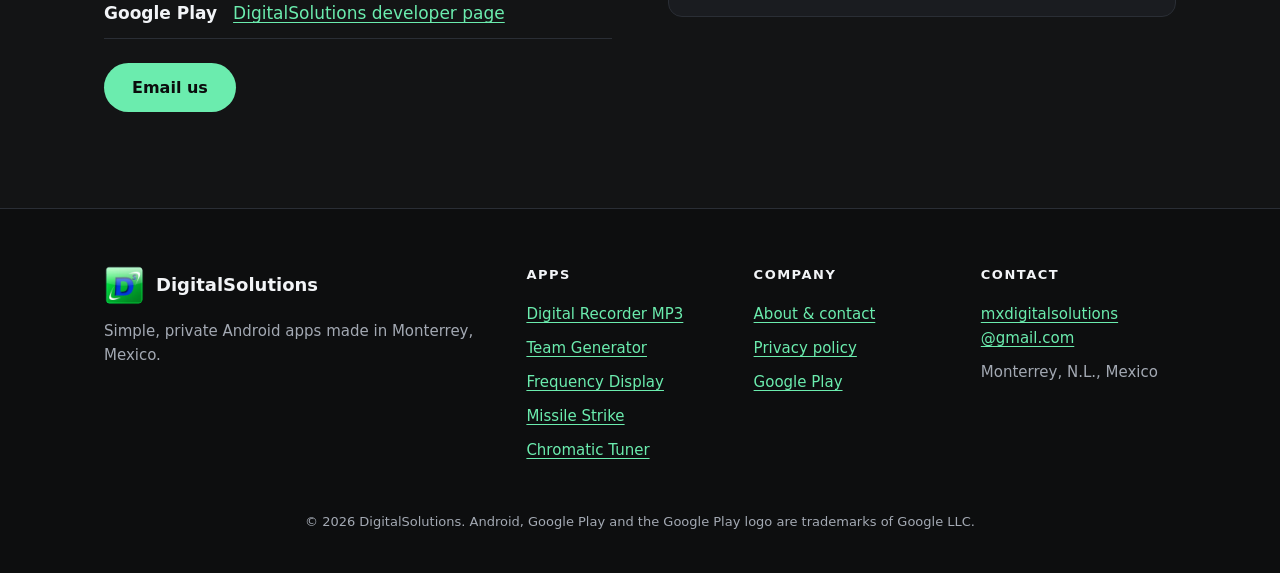
==== commit 85b8a44f: "About page: Chromatic Tuner links to Google Play" ====
--- a/about/index.html
+++ b/about/index.html
@@ -52,7 +52,7 @@
   <a href="/apps/chromatic-tuner/" class="feature-link"><img src="/assets/img/chromatic-tuner-feature.webp" alt="Chromatic Tuner on Google Play" width="1024" height="500" class="feature" loading="lazy"></a>
   <div class="app-title"><img src="/assets/img/chromatic-tuner-icon.webp" alt="Chromatic Tuner icon" width="52" height="52" class="icon"><h3><a href="/apps/chromatic-tuner/">Chromatic Tuner</a></h3></div>
   <p>Tune guitar, bass, violin, viola, cello or any note, with a gauge, strobe, bars or trace.</p><ul class="ticks"><li>Chromatic mode plus 23 instrument tunings</li><li>Four displays: gauge, strobe, bars and trace</li><li>A4 calibration from 430 to 450 Hz</li></ul>
-  <div class="actions"><a class="btn btn-solid" href="/apps/chromatic-tuner/">Learn more</a><span class="btn btn-ghost soon">Coming soon</span></div>
+  <div class="actions"><a class="btn btn-solid" href="/apps/chromatic-tuner/">Learn more</a><a class="btn btn-ghost" href="https://play.google.com/store/apps/details?id=com.digitalsolutions.chromatic" target="_blank" rel="noopener">Google Play</a></div>
 </article></div></div></section>
 <section class="section"><div class="wrap"><div class="two-col"><div id="contact"><p class="eyebrow">Contact</p><h2>Get in touch</h2><p class="lead">Support, feedback or business inquiries: email is the fastest way to reach us.</p>
       <ul class="contact"><li><strong>Email</strong><a href="mailto:mxdigitalsolutions@gmail.com">mxdigitalsolutions@gmail.com</a></li><li><strong>Location</strong>Monterrey, N.L., Mexico</li><li><strong>Google Play</strong><a href="https://play.google.com/store/apps/dev?id=5730093777054763174" target="_blank" rel="noopener">DigitalSolutions developer page</a></li></ul>
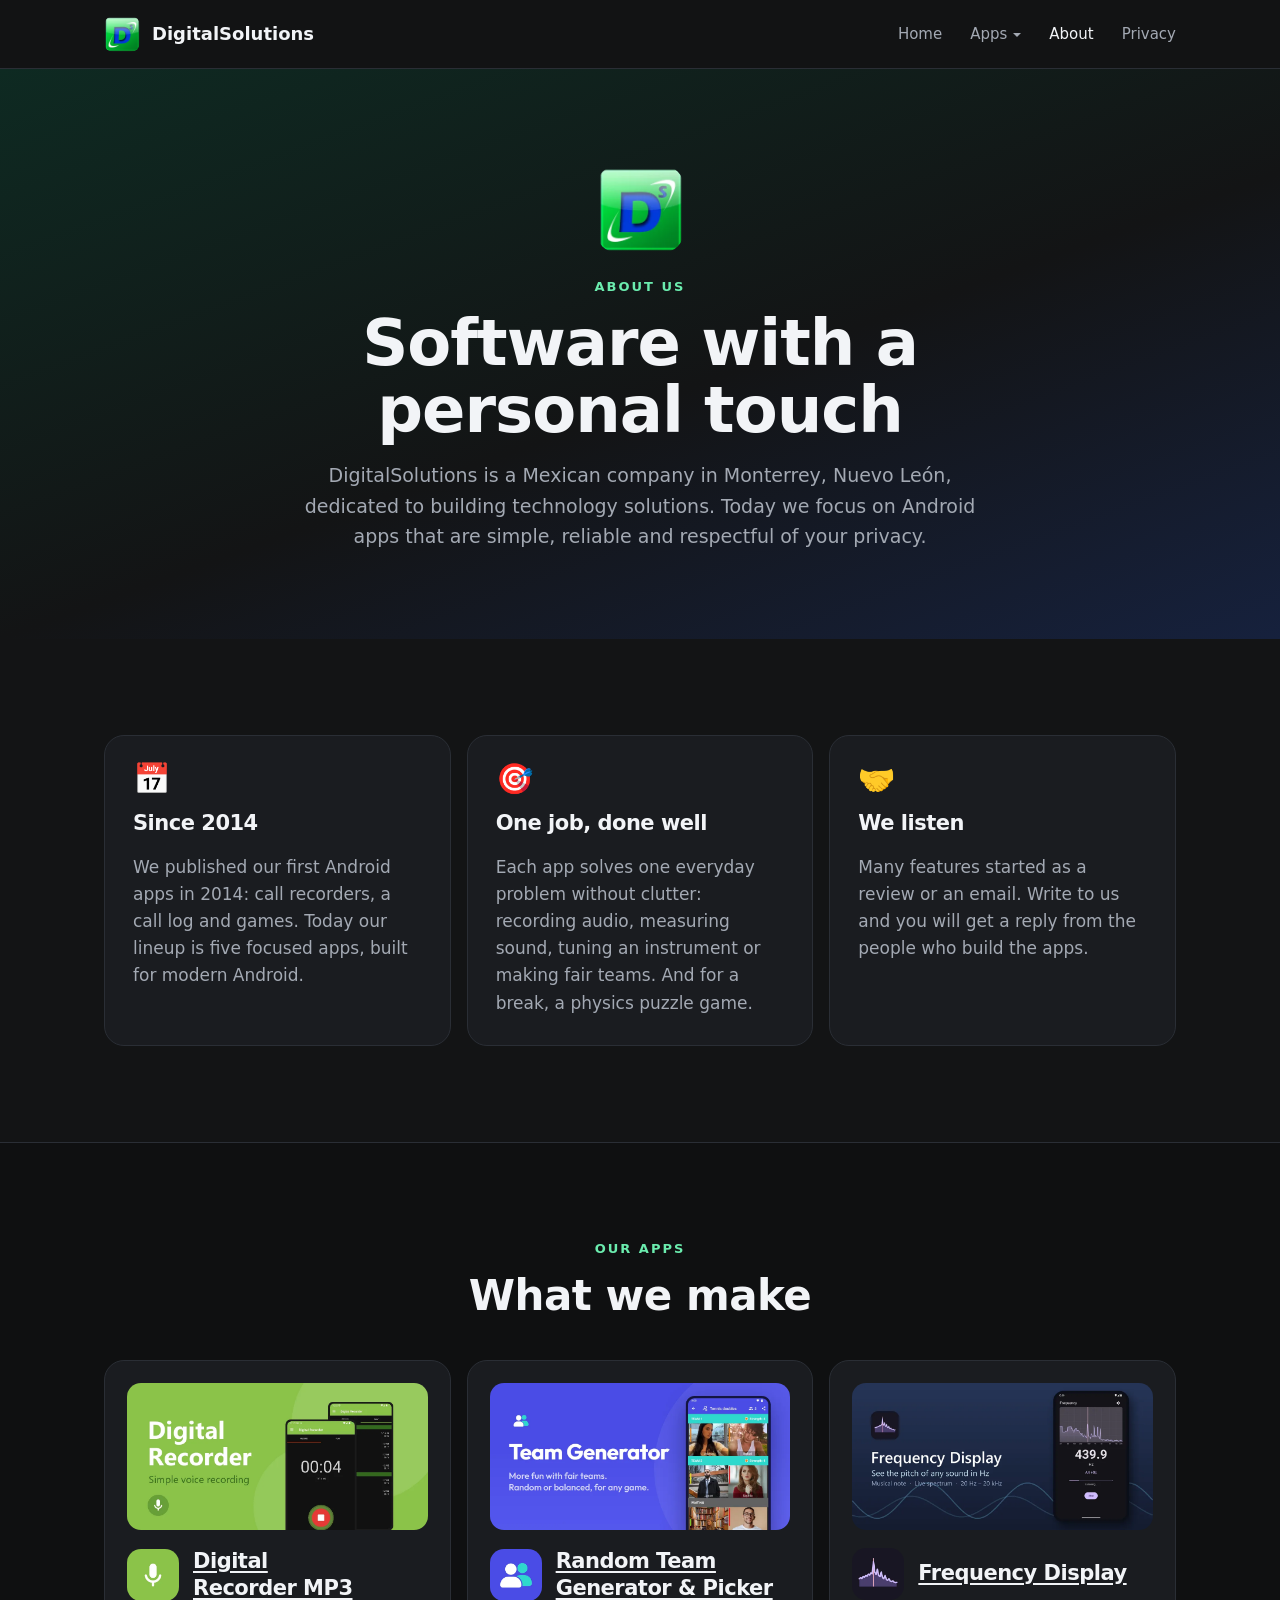
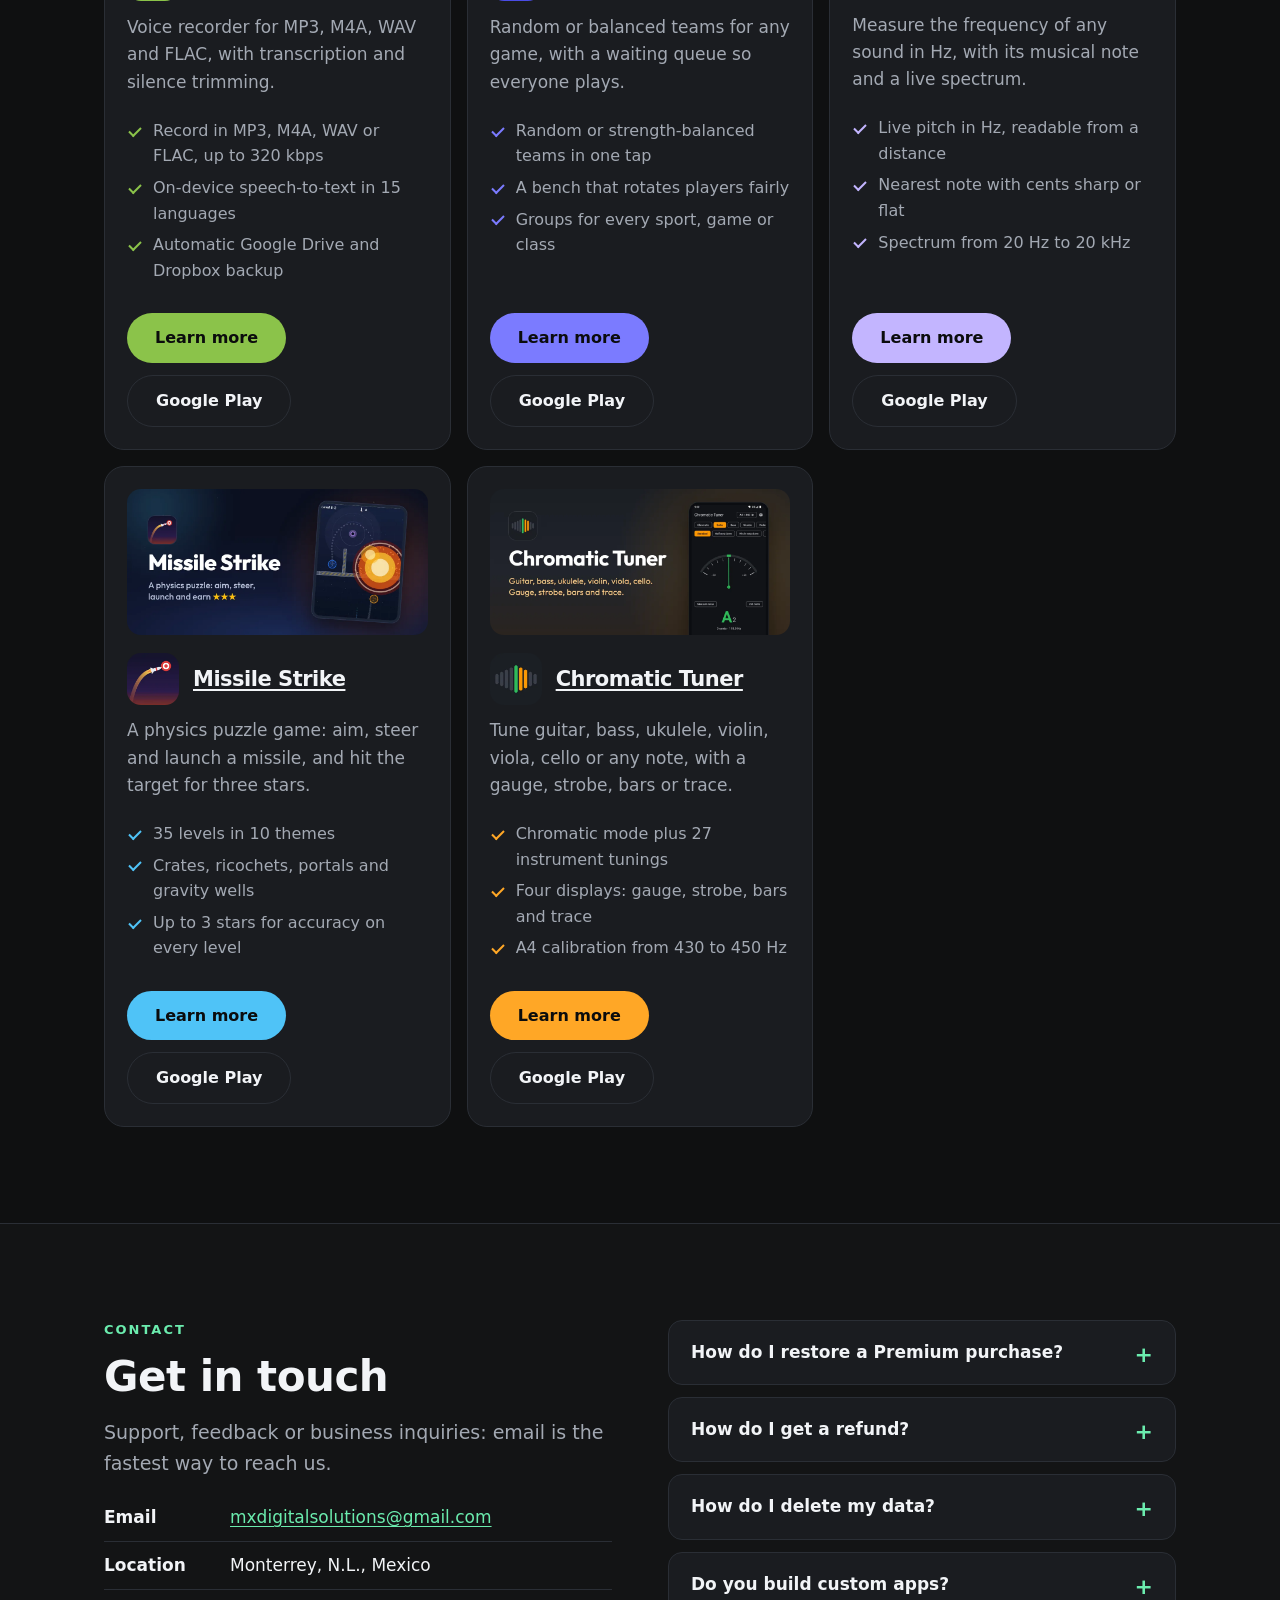
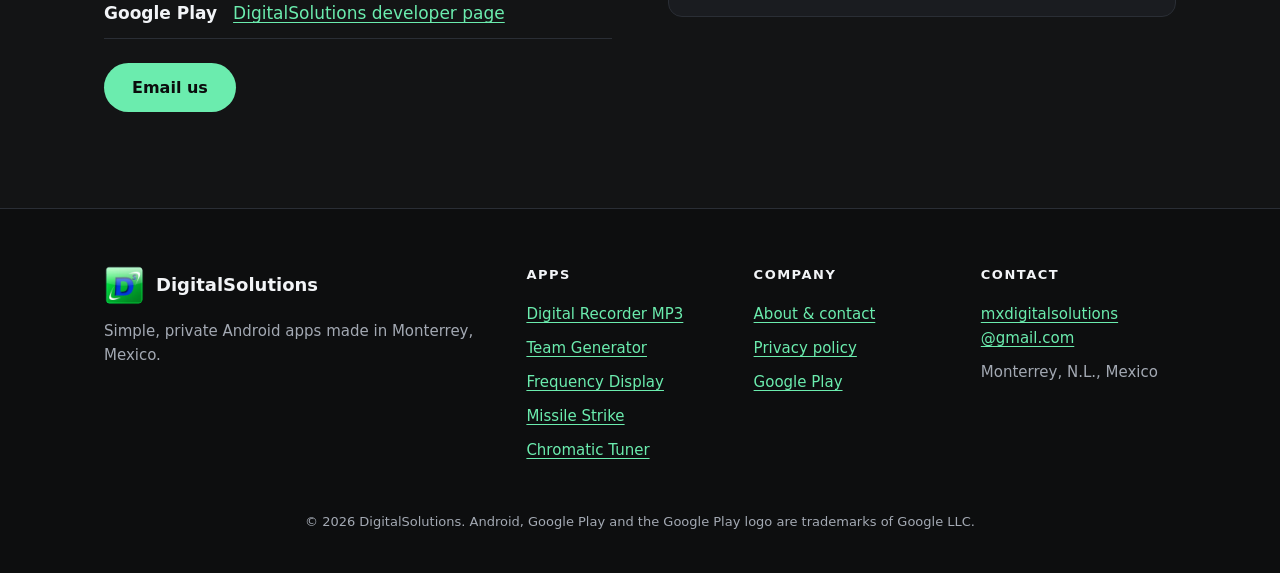
==== commit cb1f002a: "Update the Chromatic Tuner summary on About" ====
--- a/about/index.html
+++ b/about/index.html
@@ -51,7 +51,7 @@
 </article><article class="card app-card" style="--accent:#ffa726;--glow:#2e2210">
   <a href="/apps/chromatic-tuner/" class="feature-link"><img src="/assets/img/chromatic-tuner-feature.webp" alt="Chromatic Tuner on Google Play" width="1024" height="500" class="feature" loading="lazy"></a>
   <div class="app-title"><img src="/assets/img/chromatic-tuner-icon.webp" alt="Chromatic Tuner icon" width="52" height="52" class="icon"><h3><a href="/apps/chromatic-tuner/">Chromatic Tuner</a></h3></div>
-  <p>Tune guitar, bass, violin, viola, cello or any note, with a gauge, strobe, bars or trace.</p><ul class="ticks"><li>Chromatic mode plus 23 instrument tunings</li><li>Four displays: gauge, strobe, bars and trace</li><li>A4 calibration from 430 to 450 Hz</li></ul>
+  <p>Tune guitar, bass, ukulele, violin, viola, cello or any note, with a gauge, strobe, bars or trace.</p><ul class="ticks"><li>Chromatic mode plus 27 instrument tunings</li><li>Four displays: gauge, strobe, bars and trace</li><li>A4 calibration from 430 to 450 Hz</li></ul>
   <div class="actions"><a class="btn btn-solid" href="/apps/chromatic-tuner/">Learn more</a><a class="btn btn-ghost" href="https://play.google.com/store/apps/details?id=com.digitalsolutions.chromatic" target="_blank" rel="noopener">Google Play</a></div>
 </article></div></div></section>
 <section class="section"><div class="wrap"><div class="two-col"><div id="contact"><p class="eyebrow">Contact</p><h2>Get in touch</h2><p class="lead">Support, feedback or business inquiries: email is the fastest way to reach us.</p>
--- a/assets/site.css
+++ b/assets/site.css
@@ -139,6 +139,11 @@
 .shots img { border-radius: 18px; border: 1px solid var(--line); }
 .shots figcaption { color: var(--muted); font-size: 14px; text-align: center; margin-top: 10px; }
 
+/* Video */
+.video { margin: 0; }
+.video video { display: block; width: 100%; height: auto; border-radius: 18px; border: 1px solid var(--line); background: #000; }
+.video figcaption { color: var(--muted); font-size: 14px; text-align: center; margin-top: 10px; }
+
 /* FAQ */
 .faq { display: grid; gap: 12px; }
 .faq details { background: var(--card); border: 1px solid var(--line); border-radius: 14px; padding: 18px 22px; }
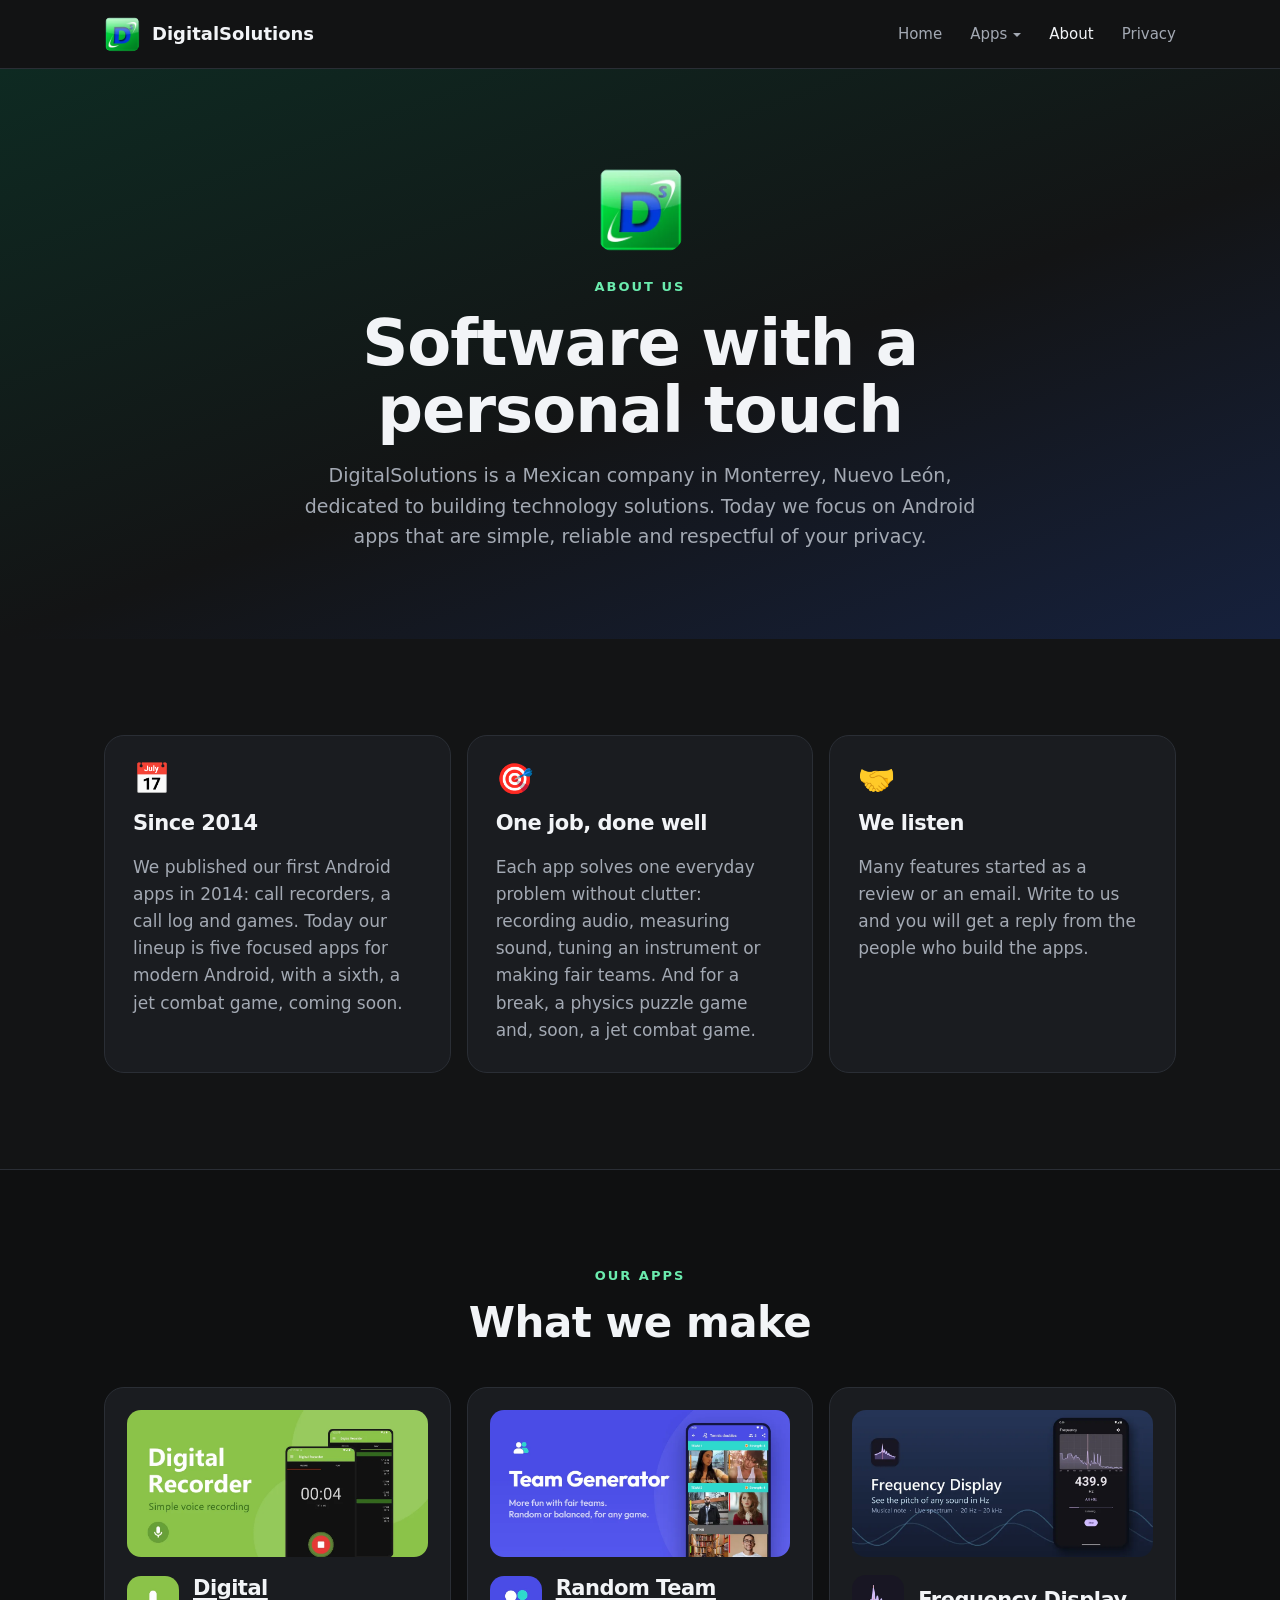
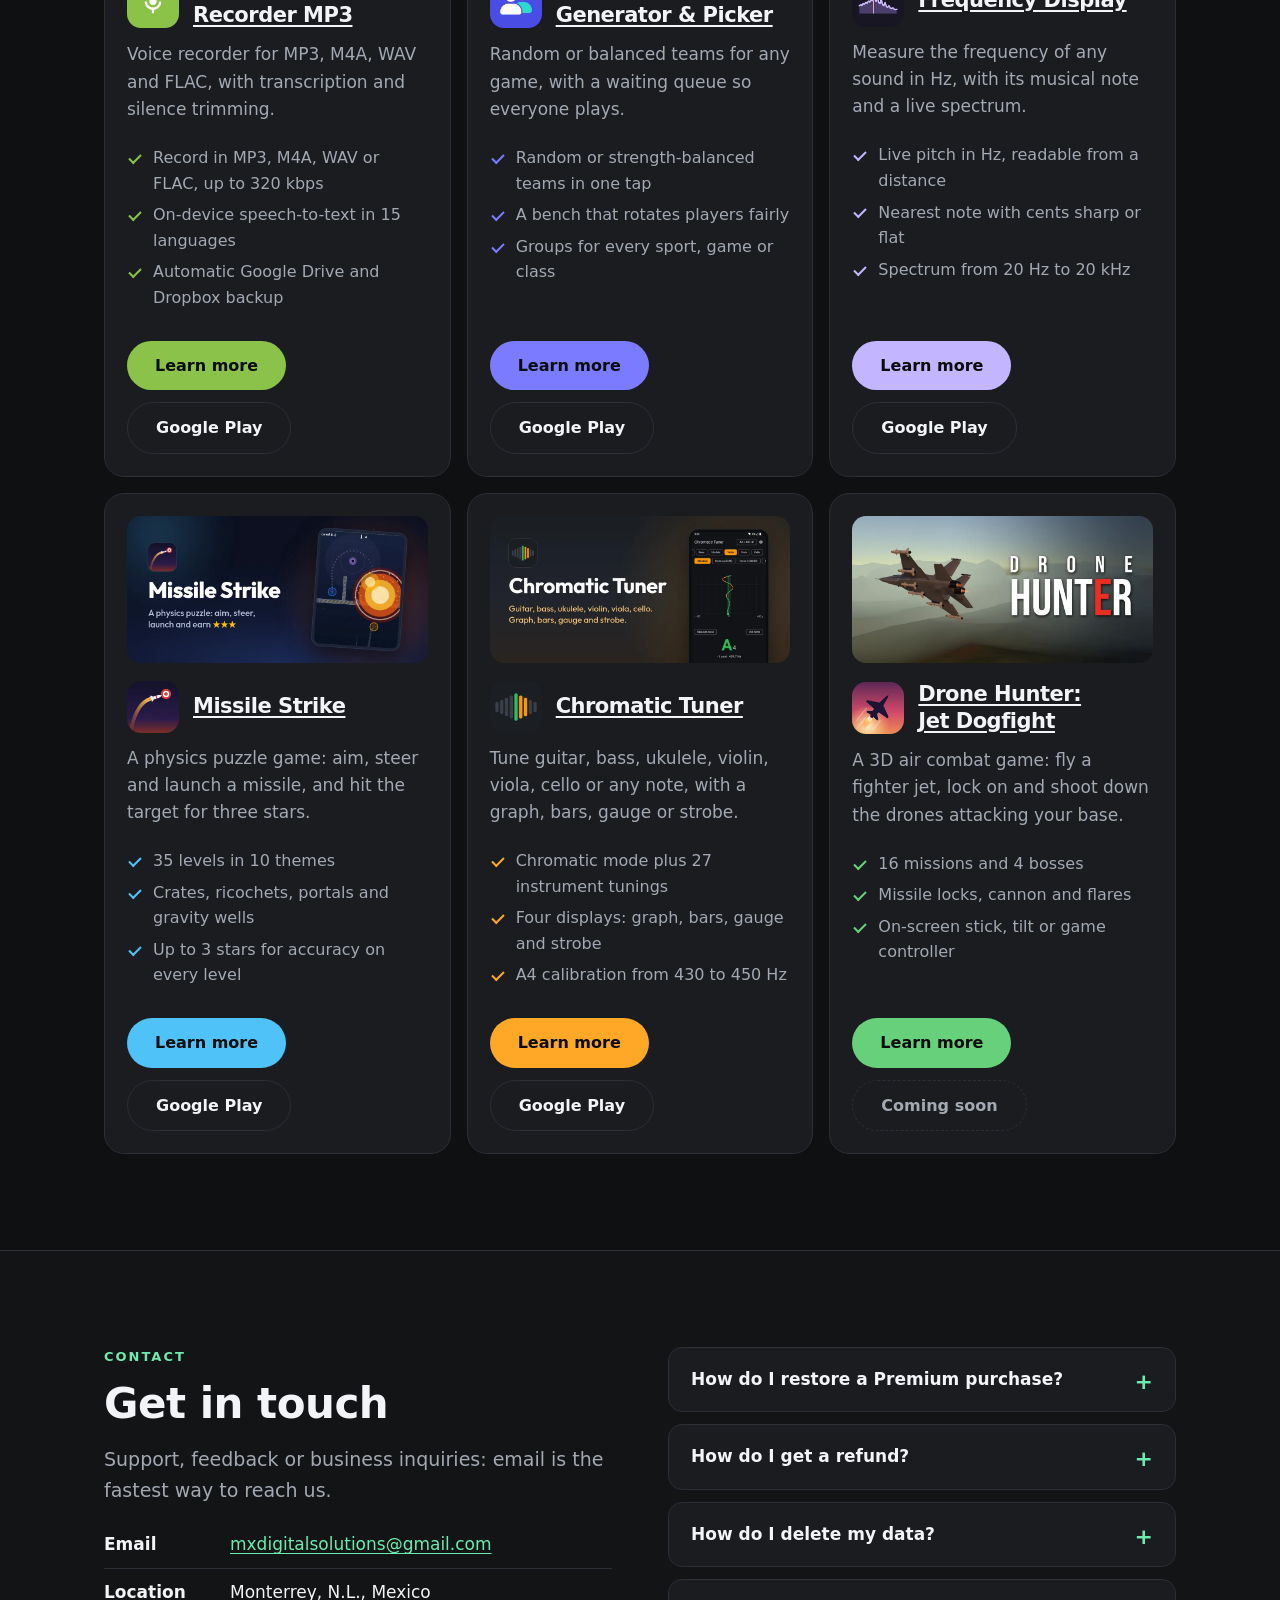
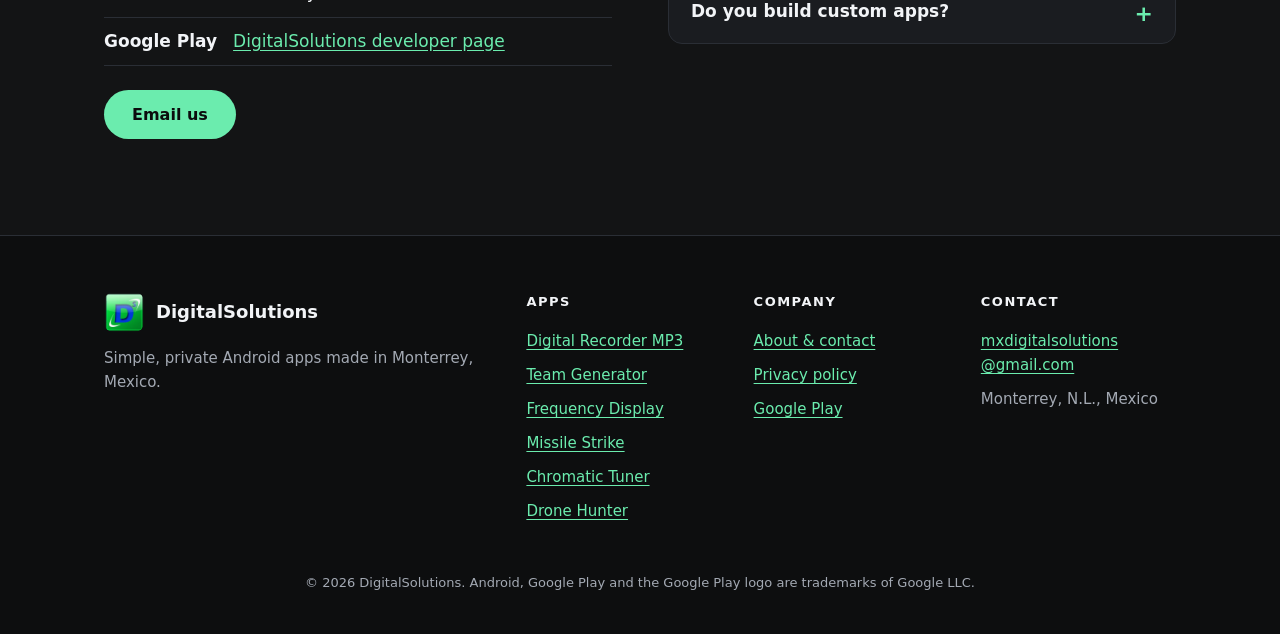
==== commit 439a1aa8: "Add Drone Hunter (coming soon); Team Generator picture sharing and group export; Chromatic Tuner pag" ====
--- a/about/index.html
+++ b/about/index.html
@@ -11,7 +11,9 @@
 <meta property="og:title" content="About &amp; contact">
 <meta property="og:description" content="DigitalSolutions is a software company in Monterrey, Mexico, making simple and private Android apps since 2014. Contact us by email.">
 <meta property="og:url" content="https://digitalsolutionsmx.github.io/about/">
-<meta property="og:image" content="https://digitalsolutionsmx.github.io/assets/img/digitalsolutions-logo.webp">
+<meta property="og:image" content="https://digitalsolutionsmx.github.io/assets/og/digitalsolutions.png">
+<meta property="og:image:width" content="1200">
+<meta property="og:image:height" content="630">
 <meta name="twitter:card" content="summary_large_image">
 <meta name="theme-color" content="#131415">
 <link rel="icon" type="image/png" href="/favicon.png">
@@ -22,46 +24,51 @@
 <a class="skip" href="#main">Skip to content</a>
 <header class="site-header"><div class="wrap bar">
   <a class="brand" href="/"><img src="/assets/img/digitalsolutions-logo.webp" alt="" width="36" height="36"><span>DigitalSolutions</span></a>
-  <nav class="nav" aria-label="Main"><a href="/">Home</a><div class="dd"><a href="/apps/">Apps</a><div class="dd-menu"><a href="/apps/digital-recorder-mp3/">Digital Recorder MP3</a><a href="/apps/team-generator/">Team Generator</a><a href="/apps/frequency-display/">Frequency Display</a><a href="/apps/missile-strike/">Missile Strike</a><a href="/apps/chromatic-tuner/">Chromatic Tuner</a></div></div><a href="/about/" aria-current="page">About</a><a href="/privacy-policy/">Privacy</a></nav>
-  <details class="mnav"><summary aria-label="Open menu"><span></span><span></span><span></span></summary><nav class="mnav-panel" aria-label="Mobile"><a href="/">Home</a><a href="/apps/">Apps</a><a href="/apps/digital-recorder-mp3/" class="sub">Digital Recorder MP3</a><a href="/apps/team-generator/" class="sub">Team Generator</a><a href="/apps/frequency-display/" class="sub">Frequency Display</a><a href="/apps/missile-strike/" class="sub">Missile Strike</a><a href="/apps/chromatic-tuner/" class="sub">Chromatic Tuner</a><a href="/about/">About</a><a href="/privacy-policy/">Privacy</a></nav></details>
+  <nav class="nav" aria-label="Main"><a href="/">Home</a><div class="dd"><a href="/apps/">Apps</a><div class="dd-menu"><a href="/apps/digital-recorder-mp3/">Digital Recorder MP3</a><a href="/apps/team-generator/">Team Generator</a><a href="/apps/frequency-display/">Frequency Display</a><a href="/apps/missile-strike/">Missile Strike</a><a href="/apps/chromatic-tuner/">Chromatic Tuner</a><a href="/apps/drone-hunter/">Drone Hunter</a></div></div><a href="/about/" aria-current="page">About</a><a href="/privacy-policy/">Privacy</a></nav>
+  <details class="mnav"><summary aria-label="Open menu"><span></span><span></span><span></span></summary><nav class="mnav-panel" aria-label="Mobile"><a href="/">Home</a><a href="/apps/">Apps</a><a href="/apps/digital-recorder-mp3/" class="sub">Digital Recorder MP3</a><a href="/apps/team-generator/" class="sub">Team Generator</a><a href="/apps/frequency-display/" class="sub">Frequency Display</a><a href="/apps/missile-strike/" class="sub">Missile Strike</a><a href="/apps/chromatic-tuner/" class="sub">Chromatic Tuner</a><a href="/apps/drone-hunter/" class="sub">Drone Hunter</a><a href="/about/">About</a><a href="/privacy-policy/">Privacy</a></nav></details>
 </div></header>
 <main id="main">
 <section class="hero hero-home small"><div class="wrap center"><img src="/assets/img/digitalsolutions-logo.webp" alt="DigitalSolutions logo" width="88" height="88" class="icon icon-lg"><p class="eyebrow">About us</p><h1>Software with a personal touch</h1><p class="lead">DigitalSolutions is a Mexican company in Monterrey, Nuevo León, dedicated to building technology solutions. Today we focus on Android apps that are simple, reliable and respectful of your privacy.</p></div></section>
-<section class="section"><div class="wrap"><div class="grid g3"><div class="card"><p class="emoji" aria-hidden="true">📅</p><h3>Since 2014</h3><p>We published our first Android apps in 2014: call recorders, a call log and games. Today our lineup is five focused apps, built for modern Android.</p></div><div class="card"><p class="emoji" aria-hidden="true">🎯</p><h3>One job, done well</h3><p>Each app solves one everyday problem without clutter: recording audio, measuring sound, tuning an instrument or making fair teams. And for a break, a physics puzzle game.</p></div><div class="card"><p class="emoji" aria-hidden="true">🤝</p><h3>We listen</h3><p>Many features started as a review or an email. Write to us and you will get a reply from the people who build the apps.</p></div></div></div></section>
+<section class="section"><div class="wrap"><div class="grid g3"><div class="card"><p class="emoji" aria-hidden="true">📅</p><h3>Since 2014</h3><p>We published our first Android apps in 2014: call recorders, a call log and games. Today our lineup is five focused apps for modern Android, with a sixth, a jet combat game, coming soon.</p></div><div class="card"><p class="emoji" aria-hidden="true">🎯</p><h3>One job, done well</h3><p>Each app solves one everyday problem without clutter: recording audio, measuring sound, tuning an instrument or making fair teams. And for a break, a physics puzzle game and, soon, a jet combat game.</p></div><div class="card"><p class="emoji" aria-hidden="true">🤝</p><h3>We listen</h3><p>Many features started as a review or an email. Write to us and you will get a reply from the people who build the apps.</p></div></div></div></section>
 <section class="section alt"><div class="wrap"><header class="section-head"><p class="eyebrow">Our apps</p><h2>What we make</h2></header><div class="grid g3"><article class="card app-card" style="--accent:#8bc34a;--glow:#1c2c12">
   <a href="/apps/digital-recorder-mp3/" class="feature-link"><img src="/assets/img/digital-recorder-feature.webp" alt="Digital Recorder on Google Play" width="1024" height="500" class="feature" loading="lazy"></a>
   <div class="app-title"><img src="/assets/img/digital-recorder-icon.webp" alt="Digital Recorder icon" width="52" height="52" class="icon"><h3><a href="/apps/digital-recorder-mp3/">Digital Recorder MP3</a></h3></div>
   <p>Voice recorder for MP3, M4A, WAV and FLAC, with transcription and silence trimming.</p><ul class="ticks"><li>Record in MP3, M4A, WAV or FLAC, up to 320 kbps</li><li>On-device speech-to-text in 15 languages</li><li>Automatic Google Drive and Dropbox backup</li></ul>
-  <div class="actions"><a class="btn btn-solid" href="/apps/digital-recorder-mp3/">Learn more</a><a class="btn btn-ghost" href="https://play.google.com/store/apps/details?id=com.digitalsolutions.digitalrecorder" target="_blank" rel="noopener">Google Play</a></div>
+  <div class="actions"><a class="btn btn-solid" href="/apps/digital-recorder-mp3/">Learn more</a><a class="btn btn-ghost" href="https://play.google.com/store/apps/details?id=com.digitalsolutions.digitalrecorder&amp;referrer=utm_source%3Dwebsite%26utm_medium%3Dreferral" target="_blank" rel="noopener">Google Play</a></div>
 </article><article class="card app-card" style="--accent:#7b7bff;--glow:#1d1f4a">
   <a href="/apps/team-generator/" class="feature-link"><img src="/assets/img/team-generator-feature.webp" alt="Team Generator on Google Play" width="1024" height="500" class="feature" loading="lazy"></a>
   <div class="app-title"><img src="/assets/img/team-generator-icon.webp" alt="Team Generator icon" width="52" height="52" class="icon"><h3><a href="/apps/team-generator/">Random Team Generator &amp; Picker</a></h3></div>
   <p>Random or balanced teams for any game, with a waiting queue so everyone plays.</p><ul class="ticks"><li>Random or strength-balanced teams in one tap</li><li>A bench that rotates players fairly</li><li>Groups for every sport, game or class</li></ul>
-  <div class="actions"><a class="btn btn-solid" href="/apps/team-generator/">Learn more</a><a class="btn btn-ghost" href="https://play.google.com/store/apps/details?id=com.digitalsolutions.teamgenerator" target="_blank" rel="noopener">Google Play</a></div>
+  <div class="actions"><a class="btn btn-solid" href="/apps/team-generator/">Learn more</a><a class="btn btn-ghost" href="https://play.google.com/store/apps/details?id=com.digitalsolutions.teamgenerator&amp;referrer=utm_source%3Dwebsite%26utm_medium%3Dreferral" target="_blank" rel="noopener">Google Play</a></div>
 </article><article class="card app-card" style="--accent:#c3b5ff;--glow:#1e2645">
   <a href="/apps/frequency-display/" class="feature-link"><img src="/assets/img/frequency-display-feature.webp" alt="Frequency Display on Google Play" width="1024" height="500" class="feature" loading="lazy"></a>
   <div class="app-title"><img src="/assets/img/frequency-display-icon.webp" alt="Frequency Display icon" width="52" height="52" class="icon"><h3><a href="/apps/frequency-display/">Frequency Display</a></h3></div>
   <p>Measure the frequency of any sound in Hz, with its musical note and a live spectrum.</p><ul class="ticks"><li>Live pitch in Hz, readable from a distance</li><li>Nearest note with cents sharp or flat</li><li>Spectrum from 20 Hz to 20 kHz</li></ul>
-  <div class="actions"><a class="btn btn-solid" href="/apps/frequency-display/">Learn more</a><a class="btn btn-ghost" href="https://play.google.com/store/apps/details?id=com.digitalsolutions.frequency" target="_blank" rel="noopener">Google Play</a></div>
+  <div class="actions"><a class="btn btn-solid" href="/apps/frequency-display/">Learn more</a><a class="btn btn-ghost" href="https://play.google.com/store/apps/details?id=com.digitalsolutions.frequency&amp;referrer=utm_source%3Dwebsite%26utm_medium%3Dreferral" target="_blank" rel="noopener">Google Play</a></div>
 </article><article class="card app-card" style="--accent:#4fc3f7;--glow:#10203a">
   <a href="/apps/missile-strike/" class="feature-link"><img src="/assets/img/missile-strike-feature.webp" alt="Missile Strike on Google Play" width="1024" height="500" class="feature" loading="lazy"></a>
   <div class="app-title"><img src="/assets/img/missile-strike-icon.webp" alt="Missile Strike icon" width="52" height="52" class="icon"><h3><a href="/apps/missile-strike/">Missile Strike</a></h3></div>
   <p>A physics puzzle game: aim, steer and launch a missile, and hit the target for three stars.</p><ul class="ticks"><li>35 levels in 10 themes</li><li>Crates, ricochets, portals and gravity wells</li><li>Up to 3 stars for accuracy on every level</li></ul>
-  <div class="actions"><a class="btn btn-solid" href="/apps/missile-strike/">Learn more</a><a class="btn btn-ghost" href="https://play.google.com/store/apps/details?id=com.digitalsolutions.missile" target="_blank" rel="noopener">Google Play</a></div>
+  <div class="actions"><a class="btn btn-solid" href="/apps/missile-strike/">Learn more</a><a class="btn btn-ghost" href="https://play.google.com/store/apps/details?id=com.digitalsolutions.missile&amp;referrer=utm_source%3Dwebsite%26utm_medium%3Dreferral" target="_blank" rel="noopener">Google Play</a></div>
 </article><article class="card app-card" style="--accent:#ffa726;--glow:#2e2210">
   <a href="/apps/chromatic-tuner/" class="feature-link"><img src="/assets/img/chromatic-tuner-feature.webp" alt="Chromatic Tuner on Google Play" width="1024" height="500" class="feature" loading="lazy"></a>
   <div class="app-title"><img src="/assets/img/chromatic-tuner-icon.webp" alt="Chromatic Tuner icon" width="52" height="52" class="icon"><h3><a href="/apps/chromatic-tuner/">Chromatic Tuner</a></h3></div>
-  <p>Tune guitar, bass, ukulele, violin, viola, cello or any note, with a gauge, strobe, bars or trace.</p><ul class="ticks"><li>Chromatic mode plus 27 instrument tunings</li><li>Four displays: gauge, strobe, bars and trace</li><li>A4 calibration from 430 to 450 Hz</li></ul>
-  <div class="actions"><a class="btn btn-solid" href="/apps/chromatic-tuner/">Learn more</a><a class="btn btn-ghost" href="https://play.google.com/store/apps/details?id=com.digitalsolutions.chromatic" target="_blank" rel="noopener">Google Play</a></div>
+  <p>Tune guitar, bass, ukulele, violin, viola, cello or any note, with a graph, bars, gauge or strobe.</p><ul class="ticks"><li>Chromatic mode plus 27 instrument tunings</li><li>Four displays: graph, bars, gauge and strobe</li><li>A4 calibration from 430 to 450 Hz</li></ul>
+  <div class="actions"><a class="btn btn-solid" href="/apps/chromatic-tuner/">Learn more</a><a class="btn btn-ghost" href="https://play.google.com/store/apps/details?id=com.digitalsolutions.chromatic&amp;referrer=utm_source%3Dwebsite%26utm_medium%3Dreferral" target="_blank" rel="noopener">Google Play</a></div>
+</article><article class="card app-card" style="--accent:#66d17a;--glow:#12291a">
+  <a href="/apps/drone-hunter/" class="feature-link"><img src="/assets/img/drone-hunter-feature.webp" alt="Drone Hunter on Google Play" width="1024" height="500" class="feature" loading="lazy"></a>
+  <div class="app-title"><img src="/assets/img/drone-hunter-icon.webp" alt="Drone Hunter icon" width="52" height="52" class="icon"><h3><a href="/apps/drone-hunter/">Drone Hunter: Jet Dogfight</a></h3></div>
+  <p>A 3D air combat game: fly a fighter jet, lock on and shoot down the drones attacking your base.</p><ul class="ticks"><li>16 missions and 4 bosses</li><li>Missile locks, cannon and flares</li><li>On-screen stick, tilt or game controller</li></ul>
+  <div class="actions"><a class="btn btn-solid" href="/apps/drone-hunter/">Learn more</a><span class="btn btn-ghost soon">Coming soon</span></div>
 </article></div></div></section>
 <section class="section"><div class="wrap"><div class="two-col"><div id="contact"><p class="eyebrow">Contact</p><h2>Get in touch</h2><p class="lead">Support, feedback or business inquiries: email is the fastest way to reach us.</p>
       <ul class="contact"><li><strong>Email</strong><a href="mailto:mxdigitalsolutions@gmail.com">mxdigitalsolutions@gmail.com</a></li><li><strong>Location</strong>Monterrey, N.L., Mexico</li><li><strong>Google Play</strong><a href="https://play.google.com/store/apps/dev?id=5730093777054763174" target="_blank" rel="noopener">DigitalSolutions developer page</a></li></ul>
-      <div class="actions"><a class="btn btn-solid" href="mailto:mxdigitalsolutions@gmail.com">Email us</a></div></div><div class="faq"><details><summary>How do I restore a Premium purchase?</summary><p>Install the app with the same Google account you used to buy it. Google Play restores Premium automatically. If it does not, open the app settings and tap Premium, or email us.</p></details><details><summary>How do I get a refund?</summary><p>Purchases are handled by Google Play. You can request a refund from your Google Play order history, or email us with your order number.</p></details><details><summary>How do I delete my data?</summary><p>Most data never leaves your device: uninstalling the app removes it. For the Team Generator trial account, see <a href="/privacy-policy/#delete-your-data">Delete your data</a> in our privacy policy.</p></details><details><summary>Do you build custom apps?</summary><p>Send us an email describing your project and we will let you know if we can help.</p></details></div></div></div></section>
+      <div class="actions"><a class="btn btn-solid" href="mailto:mxdigitalsolutions@gmail.com">Email us</a></div></div><div class="faq"><details><summary>How do I restore a Premium purchase?</summary><p>Install the app with the same Google account you used to buy it. Google Play restores Premium automatically. If it does not, open the app settings and tap Premium, or email us.</p></details><details><summary>How do I get a refund?</summary><p>Purchases are handled by Google Play. You can request a refund from your Google Play order history, or email us with your order number.</p></details><details><summary>How do I delete my data?</summary><p>Most data never leaves your device: uninstalling the app removes it. For a free-trial account in Digital Recorder or Team Generator, see <a href="/privacy-policy/#delete-your-data">Delete your data</a> in our privacy policy.</p></details><details><summary>Do you build custom apps?</summary><p>Send us an email describing your project and we will let you know if we can help.</p></details></div></div></div></section>
 </main>
 <footer class="site-footer"><div class="wrap">
   <div class="foot-grid">
     <div><a class="brand" href="/"><img src="/assets/img/digitalsolutions-logo.webp" alt="" width="40" height="40" loading="lazy"><span>DigitalSolutions</span></a><p>Simple, private Android apps made in Monterrey, Mexico.</p></div>
-    <div><p class="foot-head">Apps</p><a href="/apps/digital-recorder-mp3/">Digital Recorder MP3</a><a href="/apps/team-generator/">Team Generator</a><a href="/apps/frequency-display/">Frequency Display</a><a href="/apps/missile-strike/">Missile Strike</a><a href="/apps/chromatic-tuner/">Chromatic Tuner</a></div>
+    <div><p class="foot-head">Apps</p><a href="/apps/digital-recorder-mp3/">Digital Recorder MP3</a><a href="/apps/team-generator/">Team Generator</a><a href="/apps/frequency-display/">Frequency Display</a><a href="/apps/missile-strike/">Missile Strike</a><a href="/apps/chromatic-tuner/">Chromatic Tuner</a><a href="/apps/drone-hunter/">Drone Hunter</a></div>
     <div><p class="foot-head">Company</p><a href="/about/">About &amp; contact</a><a href="/privacy-policy/">Privacy policy</a><a href="https://play.google.com/store/apps/dev?id=5730093777054763174" target="_blank" rel="noopener">Google Play</a></div>
     <div><p class="foot-head">Contact</p><a href="mailto:mxdigitalsolutions@gmail.com">mxdigitalsolutions<wbr>@gmail.com</a><p>Monterrey, N.L., Mexico</p></div>
   </div>
--- a/assets/site.css
+++ b/assets/site.css
@@ -85,6 +85,9 @@
 .hero-home .lead { max-width: 720px; margin-left: auto; margin-right: auto; }
 .hero-grid { display: grid; grid-template-columns: 1.4fr 1fr; gap: 48px; align-items: center; }
 .hero-shot .phone { width: 300px; margin: 0 auto; border-radius: 28px; box-shadow: 0 30px 80px rgba(0, 0, 0, 0.55); }
+/* Landscape games (Drone Hunter): a wide screenshot gets the bigger column */
+.hero-grid:has(.wide) { grid-template-columns: 1fr 1.15fr; }
+.hero-shot .wide { display: block; width: 100%; height: auto; border-radius: 18px; border: 1px solid var(--line); box-shadow: 0 30px 80px rgba(0, 0, 0, 0.55); }
 .icon { border-radius: 14px; flex: none; }
 .icon-lg { border-radius: 22px; margin-bottom: 24px; }
 
@@ -138,6 +141,9 @@
 .shots figure { margin: 0; scroll-snap-align: start; }
 .shots img { border-radius: 18px; border: 1px solid var(--line); }
 .shots figcaption { color: var(--muted); font-size: 14px; text-align: center; margin-top: 10px; }
+.grid + .lead { margin: 32px auto 0; max-width: 760px; }
+.shots.wide { grid-auto-columns: minmax(320px, 1fr); }
+.shots.wide img { width: 100%; height: auto; }
 
 /* Video */
 .video { margin: 0; }
@@ -208,6 +214,8 @@
   .lead { font-size: 18px; }
   .cta { padding: 32px 20px; }
   .shots { grid-auto-columns: 62%; }
+  .shots.wide { grid-auto-columns: 88%; }
+  .hero-grid:has(.wide) { grid-template-columns: 1fr; }
 }
 @media (max-width: 420px) {
   .g4 { grid-template-columns: 1fr 1fr; }
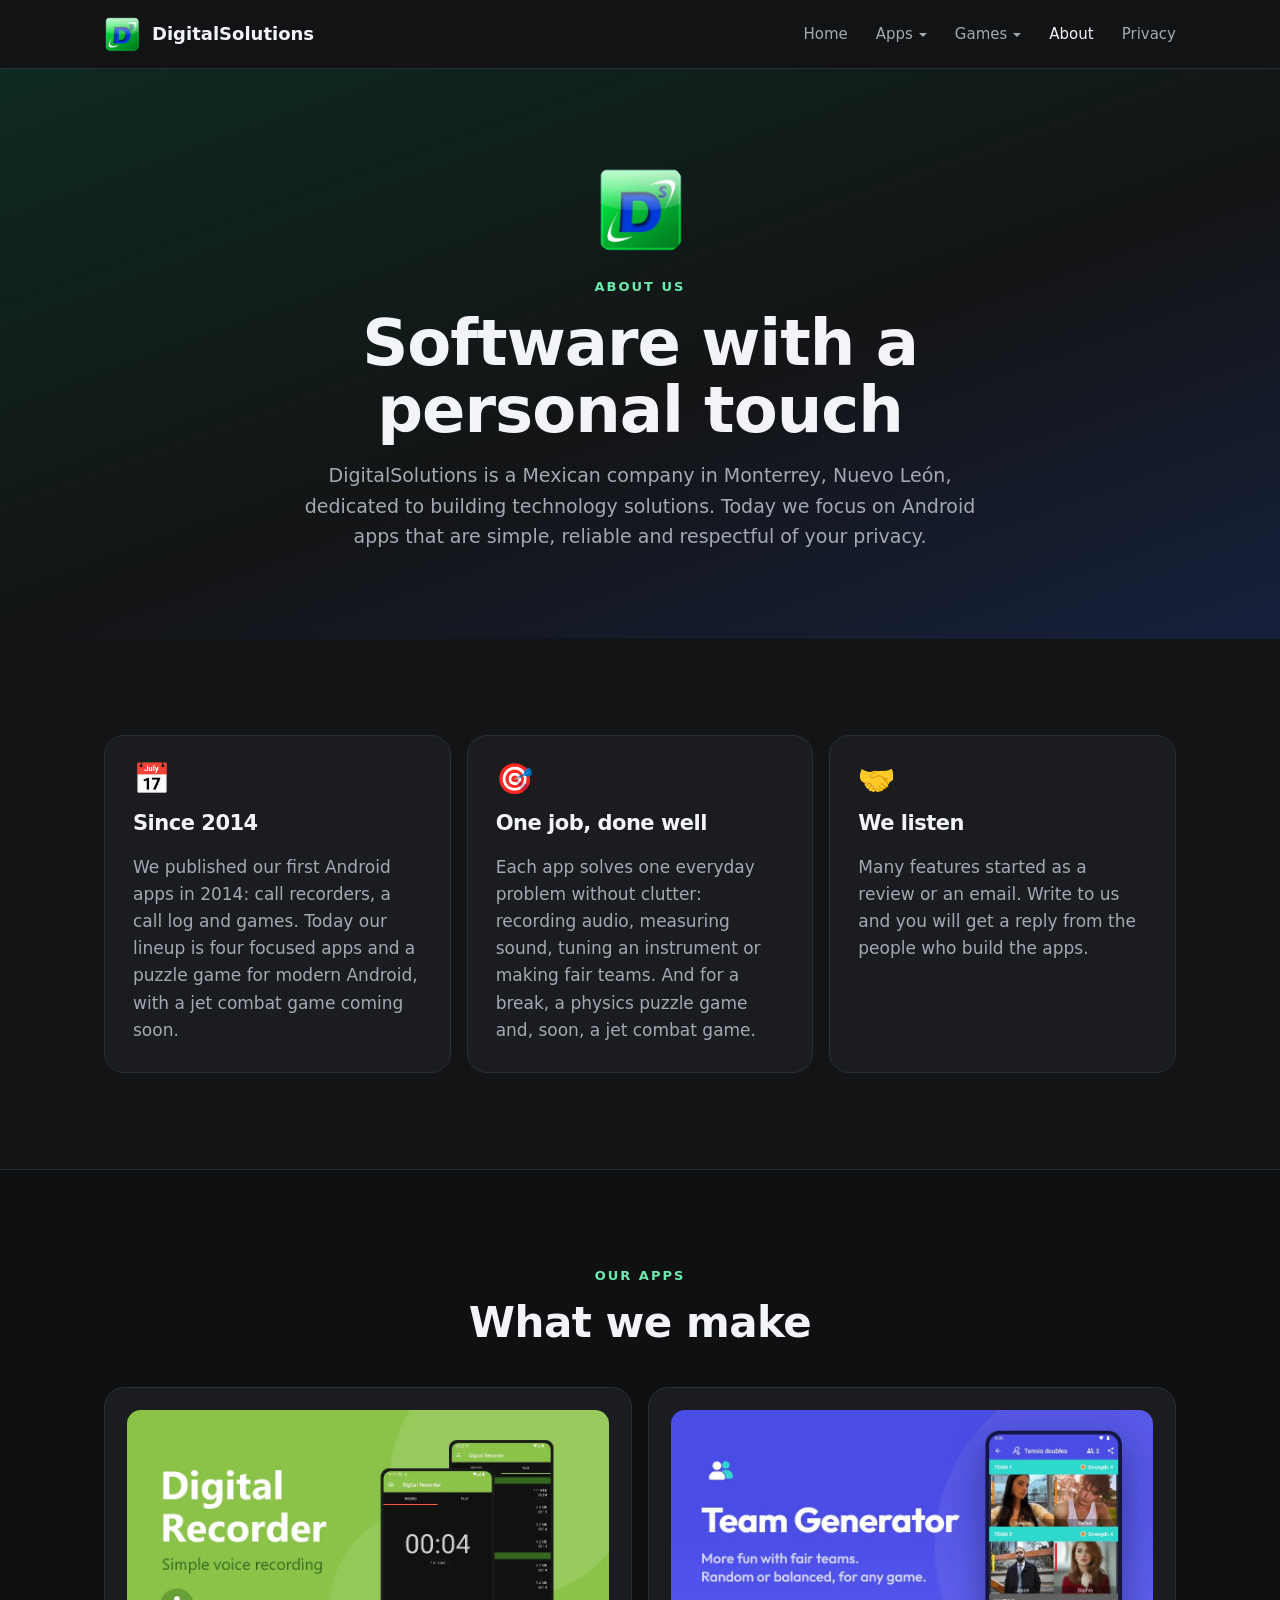
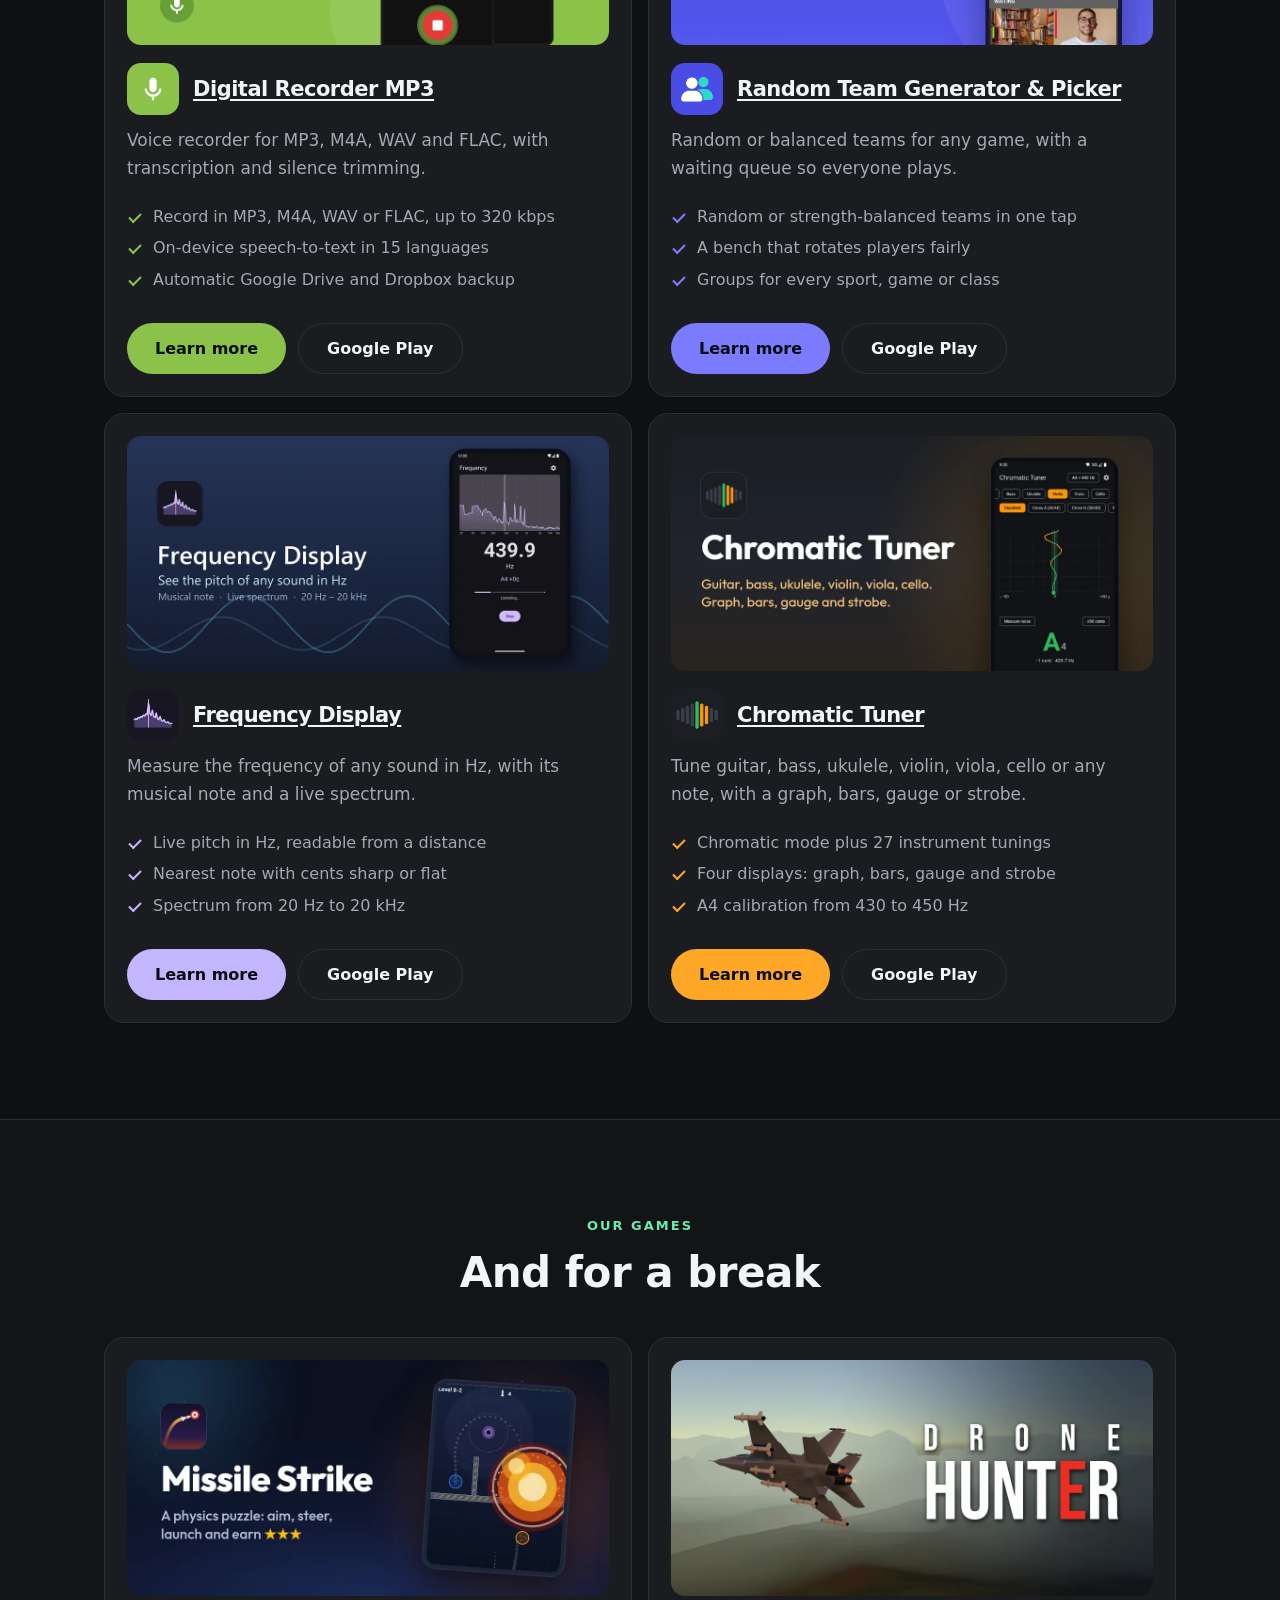
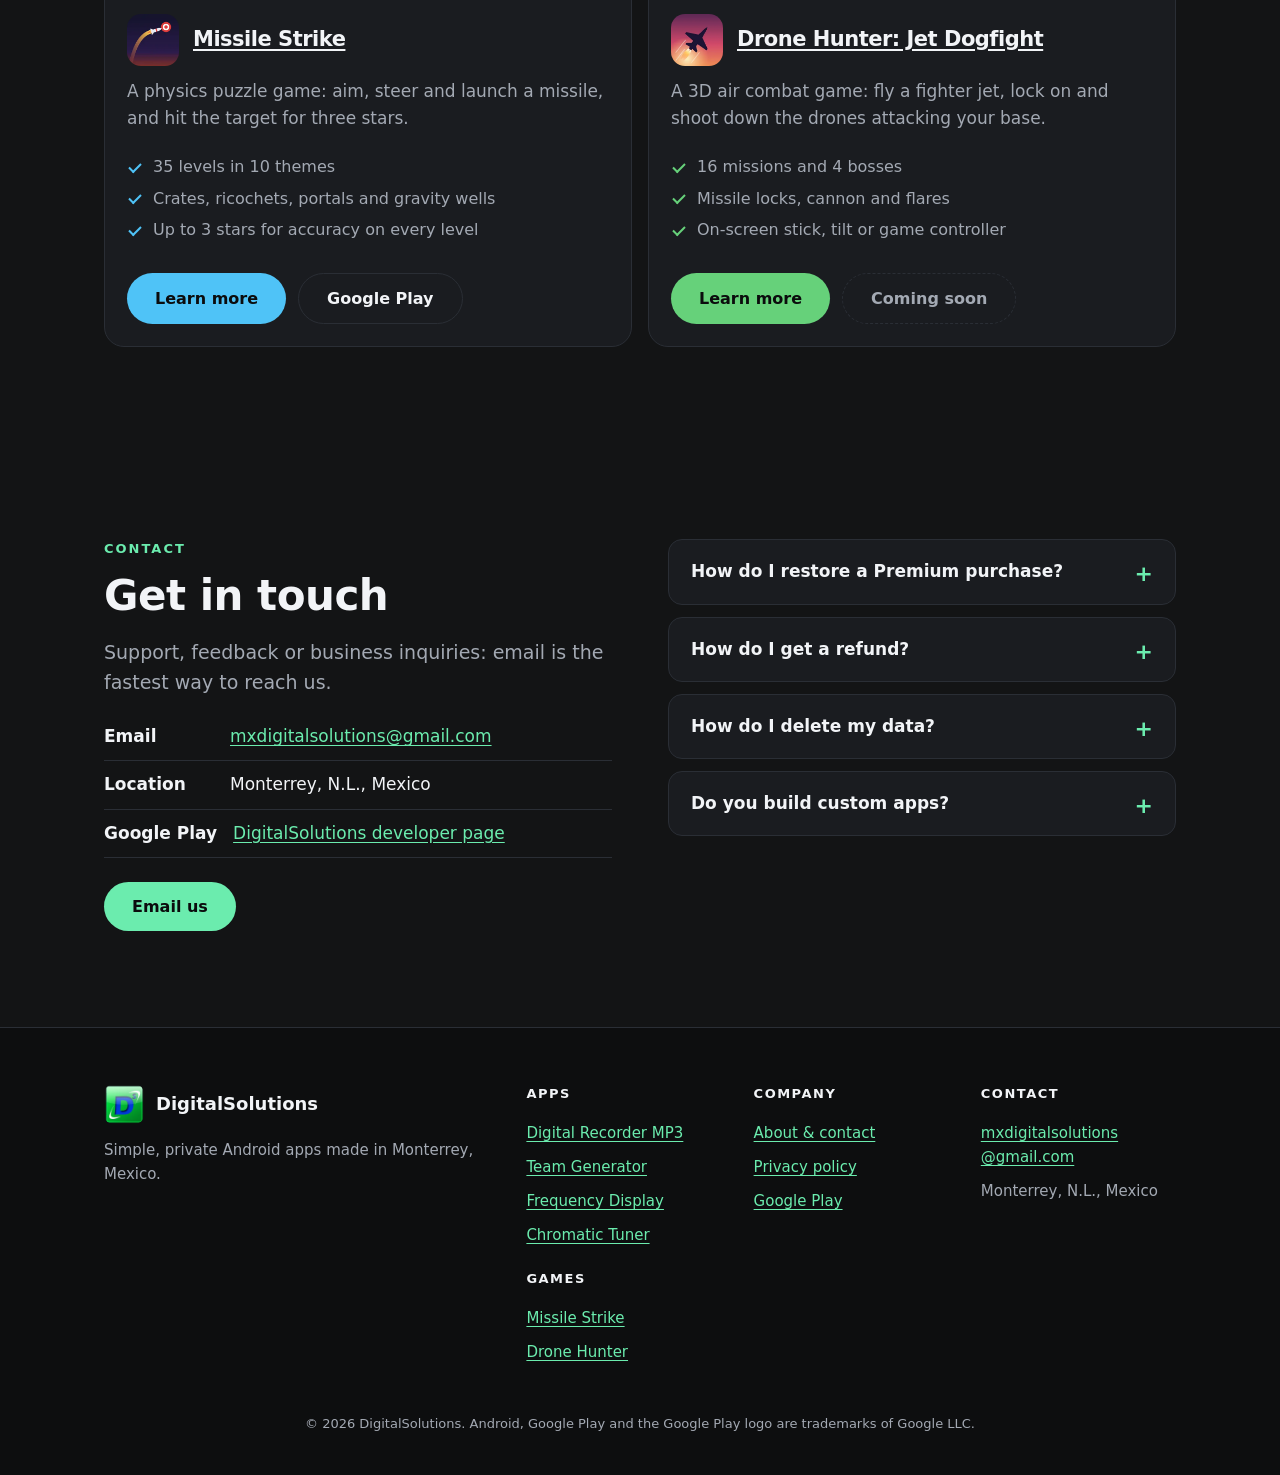
==== commit dd80c1c2: "Separate games from apps: Games menu and page, games under /games/ with redirects from /apps/ Co-Aut" ====
--- a/about/index.html
+++ b/about/index.html
@@ -24,13 +24,13 @@
 <a class="skip" href="#main">Skip to content</a>
 <header class="site-header"><div class="wrap bar">
   <a class="brand" href="/"><img src="/assets/img/digitalsolutions-logo.webp" alt="" width="36" height="36"><span>DigitalSolutions</span></a>
-  <nav class="nav" aria-label="Main"><a href="/">Home</a><div class="dd"><a href="/apps/">Apps</a><div class="dd-menu"><a href="/apps/digital-recorder-mp3/">Digital Recorder MP3</a><a href="/apps/team-generator/">Team Generator</a><a href="/apps/frequency-display/">Frequency Display</a><a href="/apps/missile-strike/">Missile Strike</a><a href="/apps/chromatic-tuner/">Chromatic Tuner</a><a href="/apps/drone-hunter/">Drone Hunter</a></div></div><a href="/about/" aria-current="page">About</a><a href="/privacy-policy/">Privacy</a></nav>
-  <details class="mnav"><summary aria-label="Open menu"><span></span><span></span><span></span></summary><nav class="mnav-panel" aria-label="Mobile"><a href="/">Home</a><a href="/apps/">Apps</a><a href="/apps/digital-recorder-mp3/" class="sub">Digital Recorder MP3</a><a href="/apps/team-generator/" class="sub">Team Generator</a><a href="/apps/frequency-display/" class="sub">Frequency Display</a><a href="/apps/missile-strike/" class="sub">Missile Strike</a><a href="/apps/chromatic-tuner/" class="sub">Chromatic Tuner</a><a href="/apps/drone-hunter/" class="sub">Drone Hunter</a><a href="/about/">About</a><a href="/privacy-policy/">Privacy</a></nav></details>
+  <nav class="nav" aria-label="Main"><a href="/">Home</a><div class="dd"><a href="/apps/">Apps</a><div class="dd-menu"><a href="/apps/digital-recorder-mp3/">Digital Recorder MP3</a><a href="/apps/team-generator/">Team Generator</a><a href="/apps/frequency-display/">Frequency Display</a><a href="/apps/chromatic-tuner/">Chromatic Tuner</a></div></div><div class="dd"><a href="/games/">Games</a><div class="dd-menu"><a href="/games/missile-strike/">Missile Strike</a><a href="/games/drone-hunter/">Drone Hunter</a></div></div><a href="/about/" aria-current="page">About</a><a href="/privacy-policy/">Privacy</a></nav>
+  <details class="mnav"><summary aria-label="Open menu"><span></span><span></span><span></span></summary><nav class="mnav-panel" aria-label="Mobile"><a href="/">Home</a><a href="/apps/">Apps</a><a href="/apps/digital-recorder-mp3/" class="sub">Digital Recorder MP3</a><a href="/apps/team-generator/" class="sub">Team Generator</a><a href="/apps/frequency-display/" class="sub">Frequency Display</a><a href="/apps/chromatic-tuner/" class="sub">Chromatic Tuner</a><a href="/games/">Games</a><a href="/games/missile-strike/" class="sub">Missile Strike</a><a href="/games/drone-hunter/" class="sub">Drone Hunter</a><a href="/about/">About</a><a href="/privacy-policy/">Privacy</a></nav></details>
 </div></header>
 <main id="main">
 <section class="hero hero-home small"><div class="wrap center"><img src="/assets/img/digitalsolutions-logo.webp" alt="DigitalSolutions logo" width="88" height="88" class="icon icon-lg"><p class="eyebrow">About us</p><h1>Software with a personal touch</h1><p class="lead">DigitalSolutions is a Mexican company in Monterrey, Nuevo León, dedicated to building technology solutions. Today we focus on Android apps that are simple, reliable and respectful of your privacy.</p></div></section>
-<section class="section"><div class="wrap"><div class="grid g3"><div class="card"><p class="emoji" aria-hidden="true">📅</p><h3>Since 2014</h3><p>We published our first Android apps in 2014: call recorders, a call log and games. Today our lineup is five focused apps for modern Android, with a sixth, a jet combat game, coming soon.</p></div><div class="card"><p class="emoji" aria-hidden="true">🎯</p><h3>One job, done well</h3><p>Each app solves one everyday problem without clutter: recording audio, measuring sound, tuning an instrument or making fair teams. And for a break, a physics puzzle game and, soon, a jet combat game.</p></div><div class="card"><p class="emoji" aria-hidden="true">🤝</p><h3>We listen</h3><p>Many features started as a review or an email. Write to us and you will get a reply from the people who build the apps.</p></div></div></div></section>
-<section class="section alt"><div class="wrap"><header class="section-head"><p class="eyebrow">Our apps</p><h2>What we make</h2></header><div class="grid g3"><article class="card app-card" style="--accent:#8bc34a;--glow:#1c2c12">
+<section class="section"><div class="wrap"><div class="grid g3"><div class="card"><p class="emoji" aria-hidden="true">📅</p><h3>Since 2014</h3><p>We published our first Android apps in 2014: call recorders, a call log and games. Today our lineup is four focused apps and a puzzle game for modern Android, with a jet combat game coming soon.</p></div><div class="card"><p class="emoji" aria-hidden="true">🎯</p><h3>One job, done well</h3><p>Each app solves one everyday problem without clutter: recording audio, measuring sound, tuning an instrument or making fair teams. And for a break, a physics puzzle game and, soon, a jet combat game.</p></div><div class="card"><p class="emoji" aria-hidden="true">🤝</p><h3>We listen</h3><p>Many features started as a review or an email. Write to us and you will get a reply from the people who build the apps.</p></div></div></div></section>
+<section class="section alt"><div class="wrap"><header class="section-head"><p class="eyebrow">Our apps</p><h2>What we make</h2></header><div class="grid g2"><article class="card app-card" style="--accent:#8bc34a;--glow:#1c2c12">
   <a href="/apps/digital-recorder-mp3/" class="feature-link"><img src="/assets/img/digital-recorder-feature.webp" alt="Digital Recorder on Google Play" width="1024" height="500" class="feature" loading="lazy"></a>
   <div class="app-title"><img src="/assets/img/digital-recorder-icon.webp" alt="Digital Recorder icon" width="52" height="52" class="icon"><h3><a href="/apps/digital-recorder-mp3/">Digital Recorder MP3</a></h3></div>
   <p>Voice recorder for MP3, M4A, WAV and FLAC, with transcription and silence trimming.</p><ul class="ticks"><li>Record in MP3, M4A, WAV or FLAC, up to 320 kbps</li><li>On-device speech-to-text in 15 languages</li><li>Automatic Google Drive and Dropbox backup</li></ul>
@@ -45,21 +45,22 @@
   <div class="app-title"><img src="/assets/img/frequency-display-icon.webp" alt="Frequency Display icon" width="52" height="52" class="icon"><h3><a href="/apps/frequency-display/">Frequency Display</a></h3></div>
   <p>Measure the frequency of any sound in Hz, with its musical note and a live spectrum.</p><ul class="ticks"><li>Live pitch in Hz, readable from a distance</li><li>Nearest note with cents sharp or flat</li><li>Spectrum from 20 Hz to 20 kHz</li></ul>
   <div class="actions"><a class="btn btn-solid" href="/apps/frequency-display/">Learn more</a><a class="btn btn-ghost" href="https://play.google.com/store/apps/details?id=com.digitalsolutions.frequency&amp;referrer=utm_source%3Dwebsite%26utm_medium%3Dreferral" target="_blank" rel="noopener">Google Play</a></div>
-</article><article class="card app-card" style="--accent:#4fc3f7;--glow:#10203a">
-  <a href="/apps/missile-strike/" class="feature-link"><img src="/assets/img/missile-strike-feature.webp" alt="Missile Strike on Google Play" width="1024" height="500" class="feature" loading="lazy"></a>
-  <div class="app-title"><img src="/assets/img/missile-strike-icon.webp" alt="Missile Strike icon" width="52" height="52" class="icon"><h3><a href="/apps/missile-strike/">Missile Strike</a></h3></div>
-  <p>A physics puzzle game: aim, steer and launch a missile, and hit the target for three stars.</p><ul class="ticks"><li>35 levels in 10 themes</li><li>Crates, ricochets, portals and gravity wells</li><li>Up to 3 stars for accuracy on every level</li></ul>
-  <div class="actions"><a class="btn btn-solid" href="/apps/missile-strike/">Learn more</a><a class="btn btn-ghost" href="https://play.google.com/store/apps/details?id=com.digitalsolutions.missile&amp;referrer=utm_source%3Dwebsite%26utm_medium%3Dreferral" target="_blank" rel="noopener">Google Play</a></div>
 </article><article class="card app-card" style="--accent:#ffa726;--glow:#2e2210">
   <a href="/apps/chromatic-tuner/" class="feature-link"><img src="/assets/img/chromatic-tuner-feature.webp" alt="Chromatic Tuner on Google Play" width="1024" height="500" class="feature" loading="lazy"></a>
   <div class="app-title"><img src="/assets/img/chromatic-tuner-icon.webp" alt="Chromatic Tuner icon" width="52" height="52" class="icon"><h3><a href="/apps/chromatic-tuner/">Chromatic Tuner</a></h3></div>
   <p>Tune guitar, bass, ukulele, violin, viola, cello or any note, with a graph, bars, gauge or strobe.</p><ul class="ticks"><li>Chromatic mode plus 27 instrument tunings</li><li>Four displays: graph, bars, gauge and strobe</li><li>A4 calibration from 430 to 450 Hz</li></ul>
   <div class="actions"><a class="btn btn-solid" href="/apps/chromatic-tuner/">Learn more</a><a class="btn btn-ghost" href="https://play.google.com/store/apps/details?id=com.digitalsolutions.chromatic&amp;referrer=utm_source%3Dwebsite%26utm_medium%3Dreferral" target="_blank" rel="noopener">Google Play</a></div>
+</article></div></div></section>
+<section class="section"><div class="wrap"><header class="section-head"><p class="eyebrow">Our games</p><h2>And for a break</h2></header><div class="grid g2"><article class="card app-card" style="--accent:#4fc3f7;--glow:#10203a">
+  <a href="/games/missile-strike/" class="feature-link"><img src="/assets/img/missile-strike-feature.webp" alt="Missile Strike on Google Play" width="1024" height="500" class="feature" loading="lazy"></a>
+  <div class="app-title"><img src="/assets/img/missile-strike-icon.webp" alt="Missile Strike icon" width="52" height="52" class="icon"><h3><a href="/games/missile-strike/">Missile Strike</a></h3></div>
+  <p>A physics puzzle game: aim, steer and launch a missile, and hit the target for three stars.</p><ul class="ticks"><li>35 levels in 10 themes</li><li>Crates, ricochets, portals and gravity wells</li><li>Up to 3 stars for accuracy on every level</li></ul>
+  <div class="actions"><a class="btn btn-solid" href="/games/missile-strike/">Learn more</a><a class="btn btn-ghost" href="https://play.google.com/store/apps/details?id=com.digitalsolutions.missile&amp;referrer=utm_source%3Dwebsite%26utm_medium%3Dreferral" target="_blank" rel="noopener">Google Play</a></div>
 </article><article class="card app-card" style="--accent:#66d17a;--glow:#12291a">
-  <a href="/apps/drone-hunter/" class="feature-link"><img src="/assets/img/drone-hunter-feature.webp" alt="Drone Hunter on Google Play" width="1024" height="500" class="feature" loading="lazy"></a>
-  <div class="app-title"><img src="/assets/img/drone-hunter-icon.webp" alt="Drone Hunter icon" width="52" height="52" class="icon"><h3><a href="/apps/drone-hunter/">Drone Hunter: Jet Dogfight</a></h3></div>
+  <a href="/games/drone-hunter/" class="feature-link"><img src="/assets/img/drone-hunter-feature.webp" alt="Drone Hunter on Google Play" width="1024" height="500" class="feature" loading="lazy"></a>
+  <div class="app-title"><img src="/assets/img/drone-hunter-icon.webp" alt="Drone Hunter icon" width="52" height="52" class="icon"><h3><a href="/games/drone-hunter/">Drone Hunter: Jet Dogfight</a></h3></div>
   <p>A 3D air combat game: fly a fighter jet, lock on and shoot down the drones attacking your base.</p><ul class="ticks"><li>16 missions and 4 bosses</li><li>Missile locks, cannon and flares</li><li>On-screen stick, tilt or game controller</li></ul>
-  <div class="actions"><a class="btn btn-solid" href="/apps/drone-hunter/">Learn more</a><span class="btn btn-ghost soon">Coming soon</span></div>
+  <div class="actions"><a class="btn btn-solid" href="/games/drone-hunter/">Learn more</a><span class="btn btn-ghost soon">Coming soon</span></div>
 </article></div></div></section>
 <section class="section"><div class="wrap"><div class="two-col"><div id="contact"><p class="eyebrow">Contact</p><h2>Get in touch</h2><p class="lead">Support, feedback or business inquiries: email is the fastest way to reach us.</p>
       <ul class="contact"><li><strong>Email</strong><a href="mailto:mxdigitalsolutions@gmail.com">mxdigitalsolutions@gmail.com</a></li><li><strong>Location</strong>Monterrey, N.L., Mexico</li><li><strong>Google Play</strong><a href="https://play.google.com/store/apps/dev?id=5730093777054763174" target="_blank" rel="noopener">DigitalSolutions developer page</a></li></ul>
@@ -68,7 +69,7 @@
 <footer class="site-footer"><div class="wrap">
   <div class="foot-grid">
     <div><a class="brand" href="/"><img src="/assets/img/digitalsolutions-logo.webp" alt="" width="40" height="40" loading="lazy"><span>DigitalSolutions</span></a><p>Simple, private Android apps made in Monterrey, Mexico.</p></div>
-    <div><p class="foot-head">Apps</p><a href="/apps/digital-recorder-mp3/">Digital Recorder MP3</a><a href="/apps/team-generator/">Team Generator</a><a href="/apps/frequency-display/">Frequency Display</a><a href="/apps/missile-strike/">Missile Strike</a><a href="/apps/chromatic-tuner/">Chromatic Tuner</a><a href="/apps/drone-hunter/">Drone Hunter</a></div>
+    <div><p class="foot-head">Apps</p><a href="/apps/digital-recorder-mp3/">Digital Recorder MP3</a><a href="/apps/team-generator/">Team Generator</a><a href="/apps/frequency-display/">Frequency Display</a><a href="/apps/chromatic-tuner/">Chromatic Tuner</a><p class="foot-head">Games</p><a href="/games/missile-strike/">Missile Strike</a><a href="/games/drone-hunter/">Drone Hunter</a></div>
     <div><p class="foot-head">Company</p><a href="/about/">About &amp; contact</a><a href="/privacy-policy/">Privacy policy</a><a href="https://play.google.com/store/apps/dev?id=5730093777054763174" target="_blank" rel="noopener">Google Play</a></div>
     <div><p class="foot-head">Contact</p><a href="mailto:mxdigitalsolutions@gmail.com">mxdigitalsolutions<wbr>@gmail.com</a><p>Monterrey, N.L., Mexico</p></div>
   </div>
--- a/assets/site.css
+++ b/assets/site.css
@@ -194,6 +194,7 @@
 .foot-grid p { color: var(--muted); }
 .foot-grid .brand { margin-bottom: 14px; }
 .foot-head { color: var(--text) !important; font-size: 13px; font-weight: 700; letter-spacing: 1.5px; text-transform: uppercase; }
+.foot-grid a + .foot-head { margin-top: 22px; }
 .legal { color: var(--muted); font-size: 13px; text-align: center; margin: 40px 0 0; }
 
 /* Responsive */
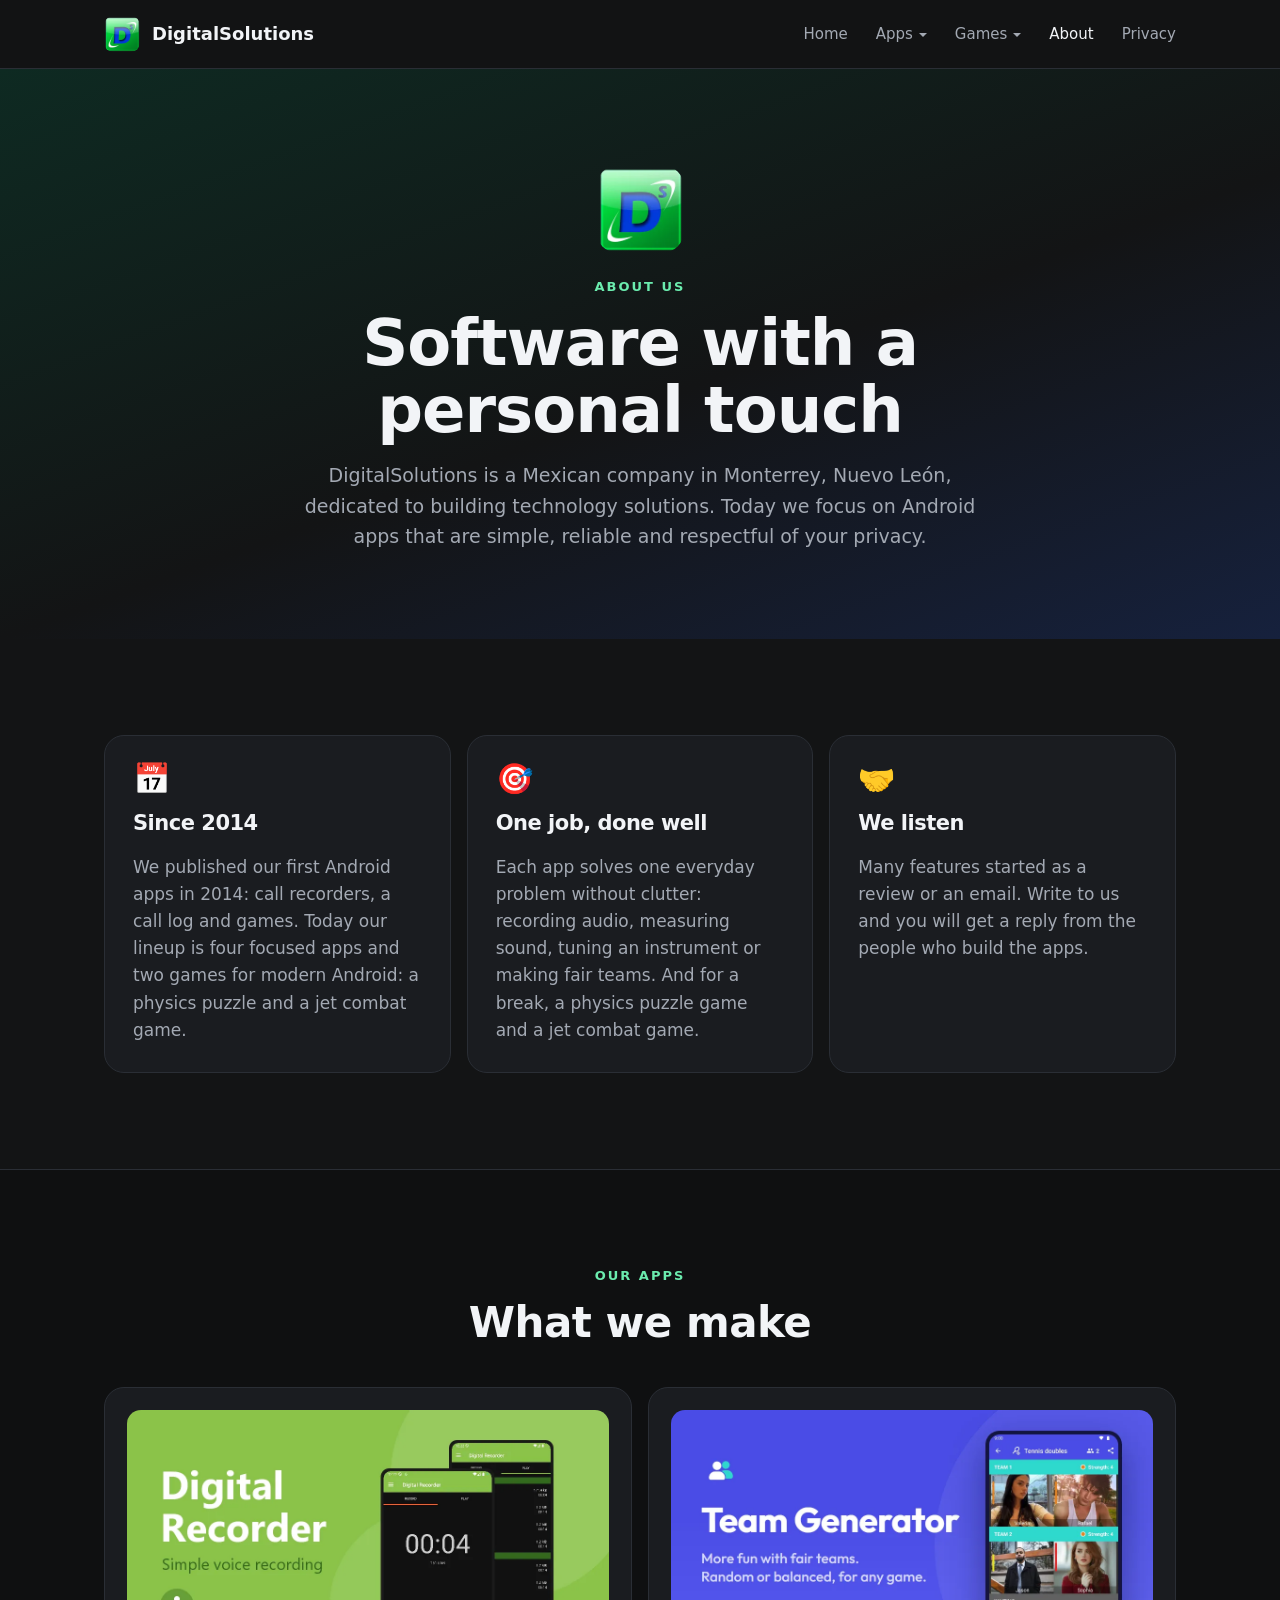
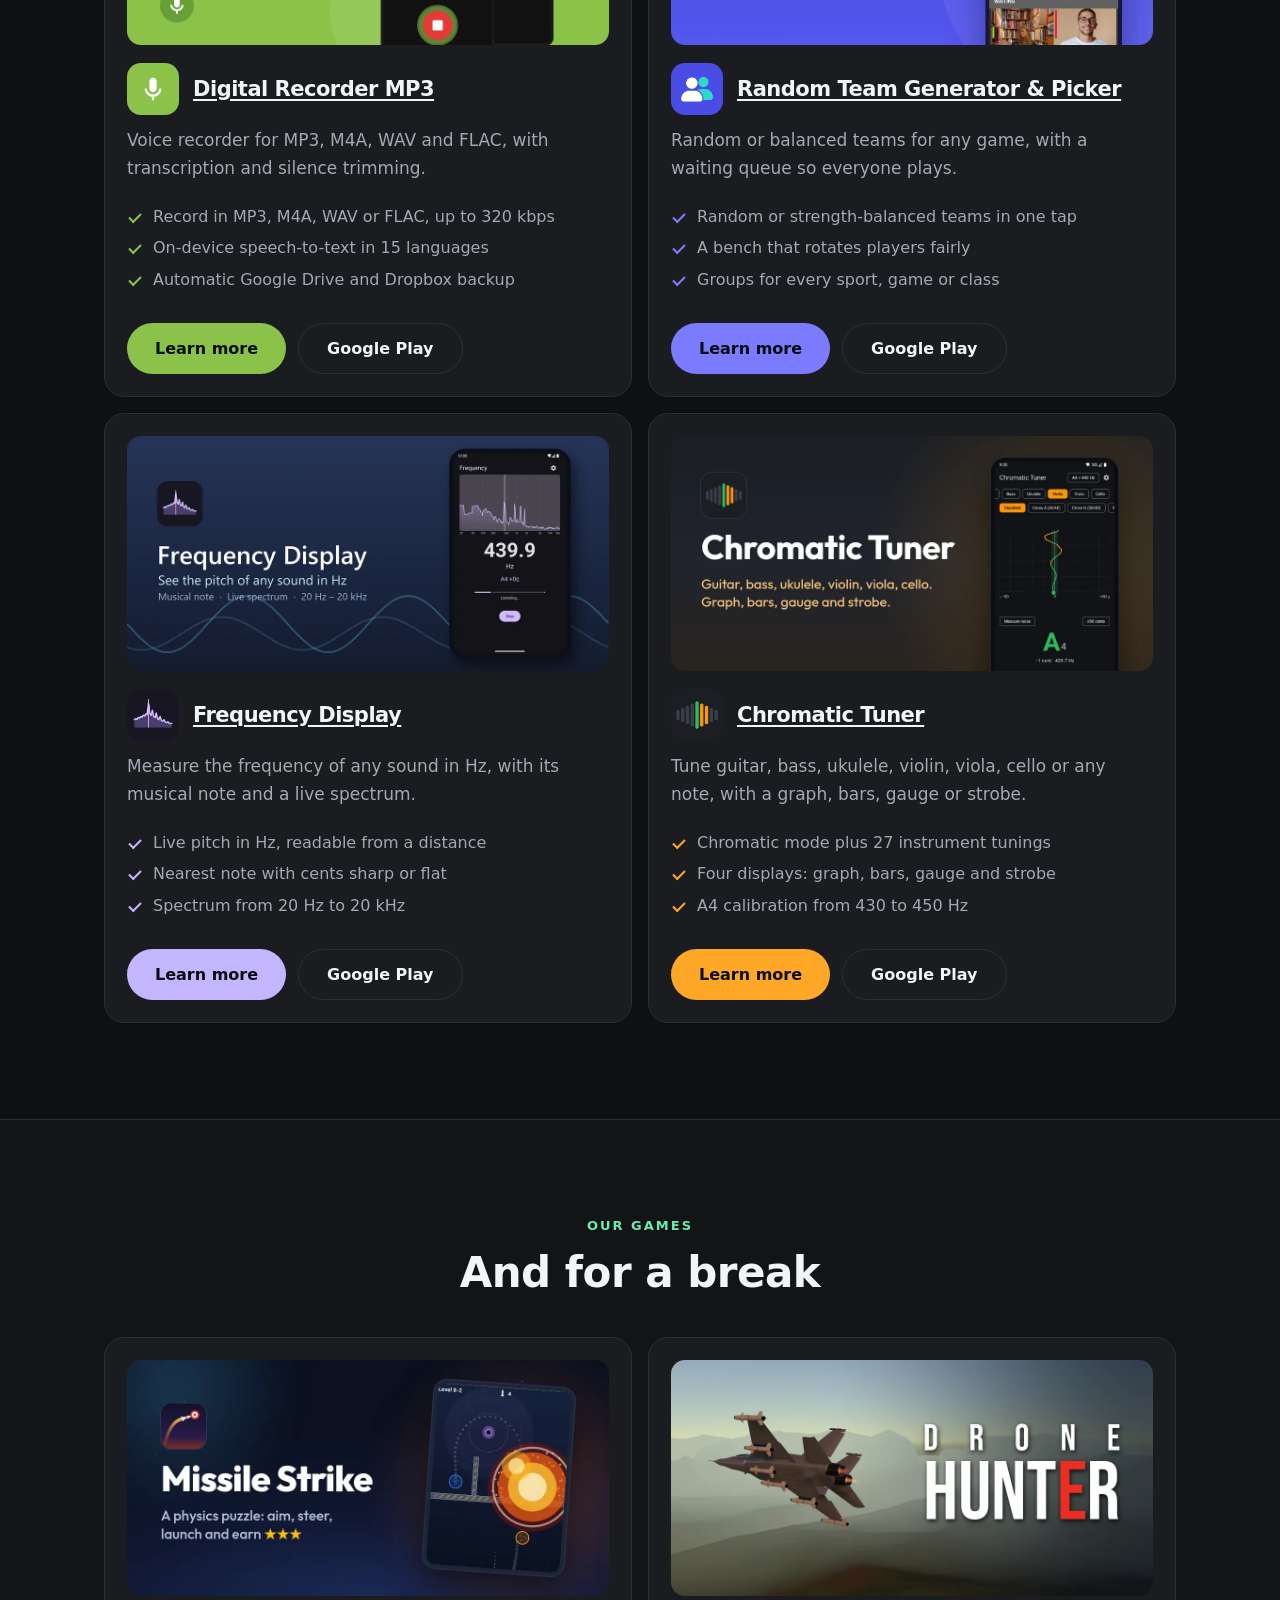
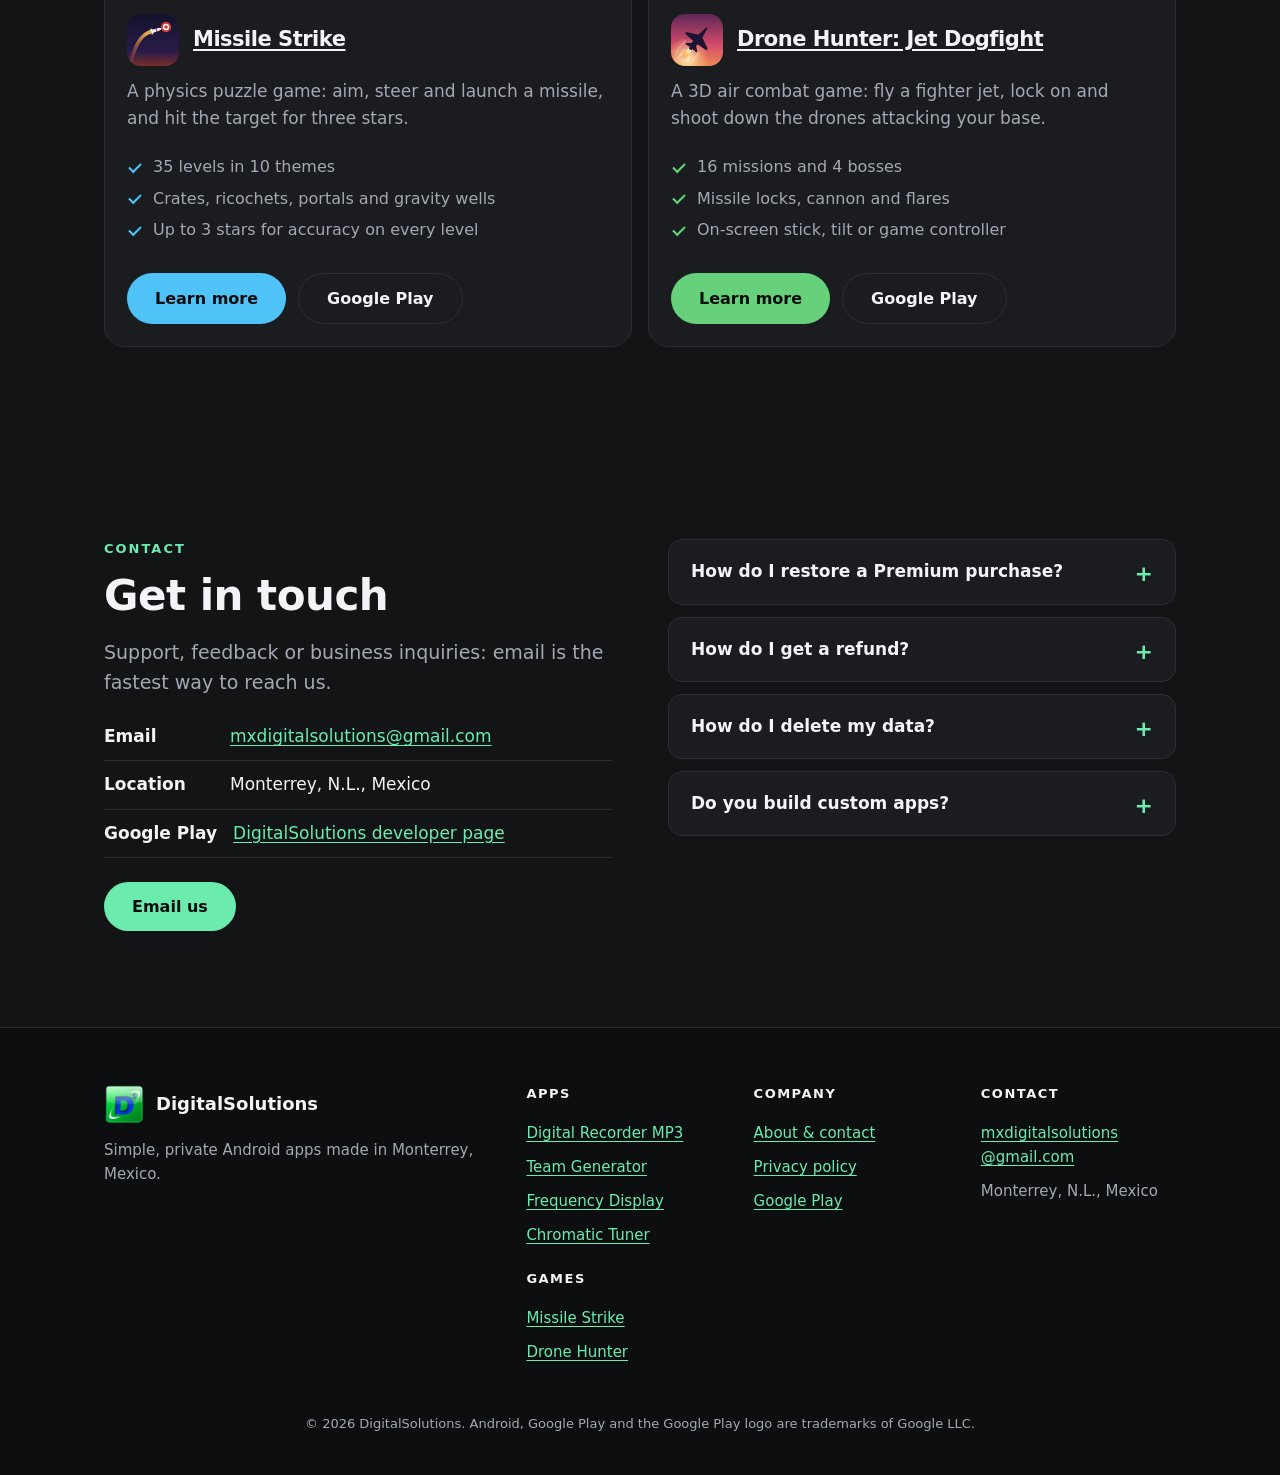
==== commit e8ff0108: "Drone Hunter is live on Google Play" ====
--- a/about/index.html
+++ b/about/index.html
@@ -29,7 +29,7 @@
 </div></header>
 <main id="main">
 <section class="hero hero-home small"><div class="wrap center"><img src="/assets/img/digitalsolutions-logo.webp" alt="DigitalSolutions logo" width="88" height="88" class="icon icon-lg"><p class="eyebrow">About us</p><h1>Software with a personal touch</h1><p class="lead">DigitalSolutions is a Mexican company in Monterrey, Nuevo León, dedicated to building technology solutions. Today we focus on Android apps that are simple, reliable and respectful of your privacy.</p></div></section>
-<section class="section"><div class="wrap"><div class="grid g3"><div class="card"><p class="emoji" aria-hidden="true">📅</p><h3>Since 2014</h3><p>We published our first Android apps in 2014: call recorders, a call log and games. Today our lineup is four focused apps and a puzzle game for modern Android, with a jet combat game coming soon.</p></div><div class="card"><p class="emoji" aria-hidden="true">🎯</p><h3>One job, done well</h3><p>Each app solves one everyday problem without clutter: recording audio, measuring sound, tuning an instrument or making fair teams. And for a break, a physics puzzle game and, soon, a jet combat game.</p></div><div class="card"><p class="emoji" aria-hidden="true">🤝</p><h3>We listen</h3><p>Many features started as a review or an email. Write to us and you will get a reply from the people who build the apps.</p></div></div></div></section>
+<section class="section"><div class="wrap"><div class="grid g3"><div class="card"><p class="emoji" aria-hidden="true">📅</p><h3>Since 2014</h3><p>We published our first Android apps in 2014: call recorders, a call log and games. Today our lineup is four focused apps and two games for modern Android: a physics puzzle and a jet combat game.</p></div><div class="card"><p class="emoji" aria-hidden="true">🎯</p><h3>One job, done well</h3><p>Each app solves one everyday problem without clutter: recording audio, measuring sound, tuning an instrument or making fair teams. And for a break, a physics puzzle game and a jet combat game.</p></div><div class="card"><p class="emoji" aria-hidden="true">🤝</p><h3>We listen</h3><p>Many features started as a review or an email. Write to us and you will get a reply from the people who build the apps.</p></div></div></div></section>
 <section class="section alt"><div class="wrap"><header class="section-head"><p class="eyebrow">Our apps</p><h2>What we make</h2></header><div class="grid g2"><article class="card app-card" style="--accent:#8bc34a;--glow:#1c2c12">
   <a href="/apps/digital-recorder-mp3/" class="feature-link"><img src="/assets/img/digital-recorder-feature.webp" alt="Digital Recorder on Google Play" width="1024" height="500" class="feature" loading="lazy"></a>
   <div class="app-title"><img src="/assets/img/digital-recorder-icon.webp" alt="Digital Recorder icon" width="52" height="52" class="icon"><h3><a href="/apps/digital-recorder-mp3/">Digital Recorder MP3</a></h3></div>
@@ -60,7 +60,7 @@
   <a href="/games/drone-hunter/" class="feature-link"><img src="/assets/img/drone-hunter-feature.webp" alt="Drone Hunter on Google Play" width="1024" height="500" class="feature" loading="lazy"></a>
   <div class="app-title"><img src="/assets/img/drone-hunter-icon.webp" alt="Drone Hunter icon" width="52" height="52" class="icon"><h3><a href="/games/drone-hunter/">Drone Hunter: Jet Dogfight</a></h3></div>
   <p>A 3D air combat game: fly a fighter jet, lock on and shoot down the drones attacking your base.</p><ul class="ticks"><li>16 missions and 4 bosses</li><li>Missile locks, cannon and flares</li><li>On-screen stick, tilt or game controller</li></ul>
-  <div class="actions"><a class="btn btn-solid" href="/games/drone-hunter/">Learn more</a><span class="btn btn-ghost soon">Coming soon</span></div>
+  <div class="actions"><a class="btn btn-solid" href="/games/drone-hunter/">Learn more</a><a class="btn btn-ghost" href="https://play.google.com/store/apps/details?id=com.digitalsolutions.drone&amp;referrer=utm_source%3Dwebsite%26utm_medium%3Dreferral" target="_blank" rel="noopener">Google Play</a></div>
 </article></div></div></section>
 <section class="section"><div class="wrap"><div class="two-col"><div id="contact"><p class="eyebrow">Contact</p><h2>Get in touch</h2><p class="lead">Support, feedback or business inquiries: email is the fastest way to reach us.</p>
       <ul class="contact"><li><strong>Email</strong><a href="mailto:mxdigitalsolutions@gmail.com">mxdigitalsolutions@gmail.com</a></li><li><strong>Location</strong>Monterrey, N.L., Mexico</li><li><strong>Google Play</strong><a href="https://play.google.com/store/apps/dev?id=5730093777054763174" target="_blank" rel="noopener">DigitalSolutions developer page</a></li></ul>
